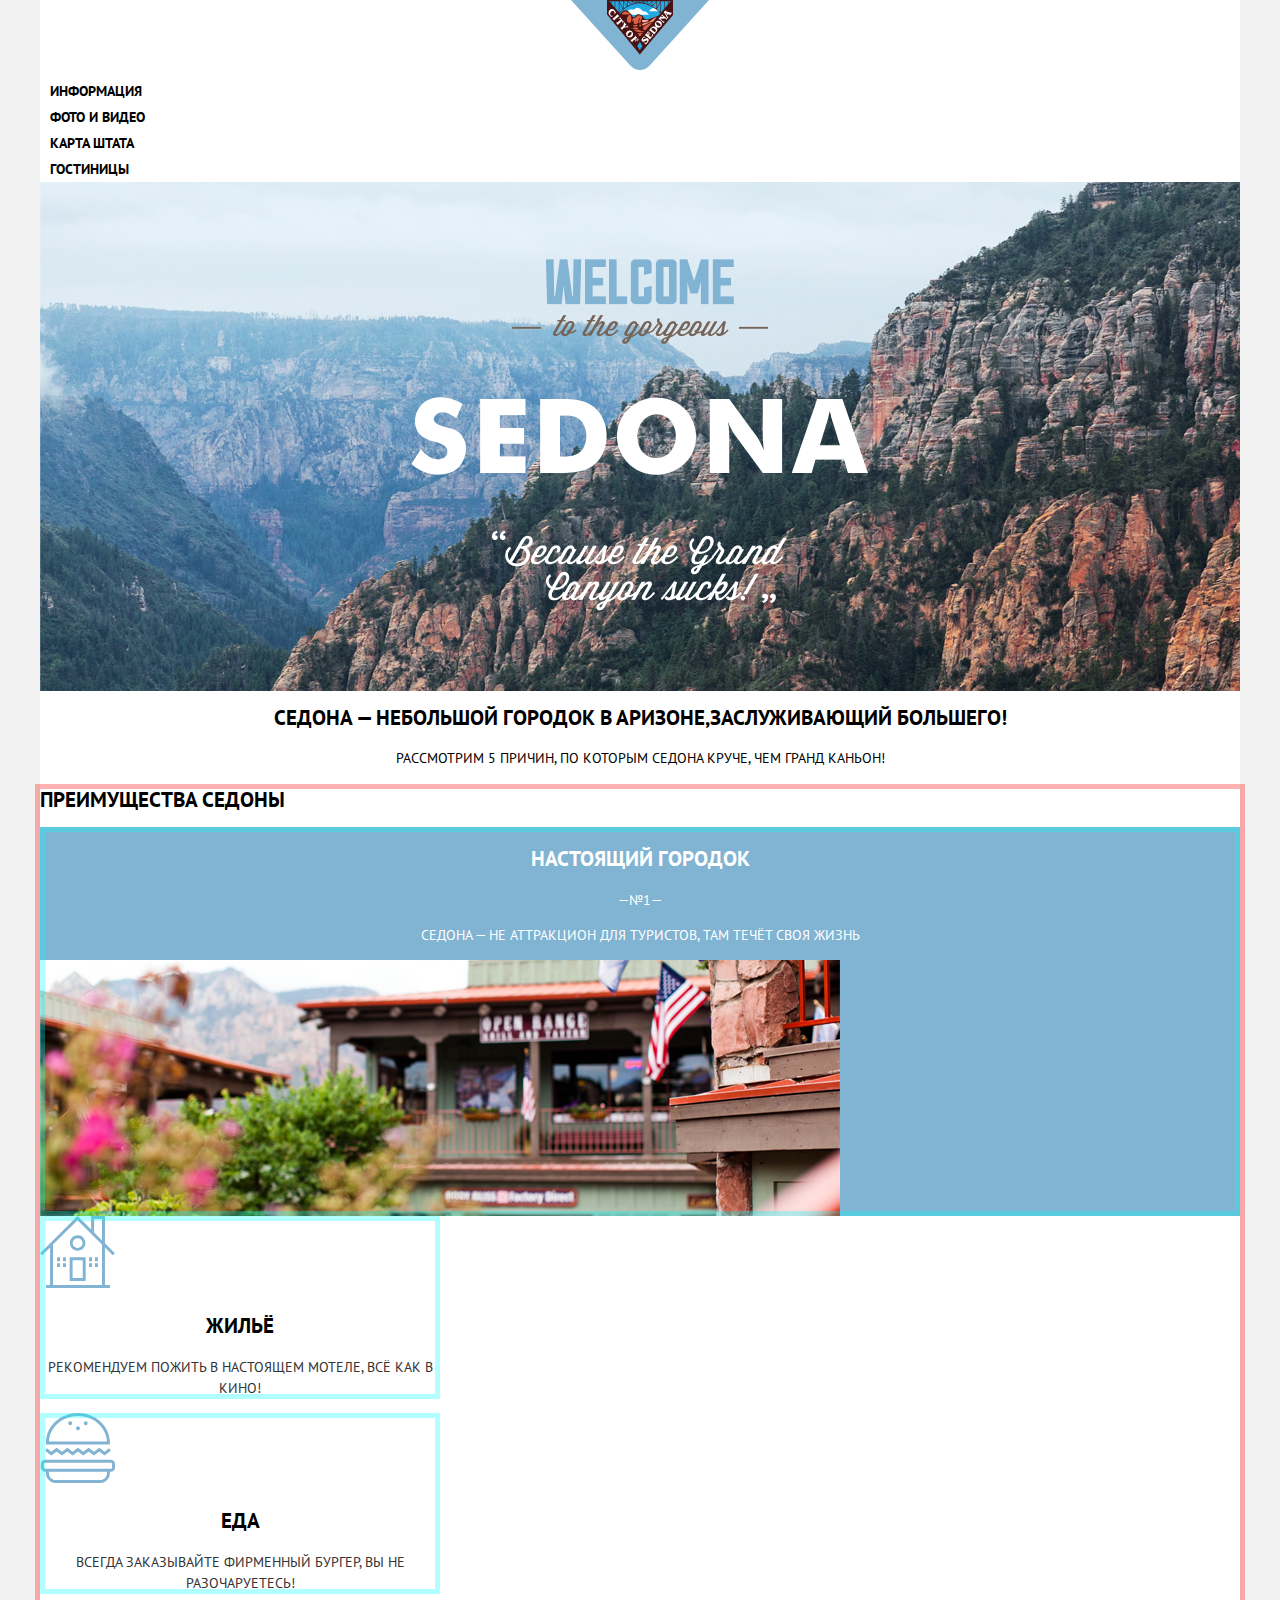
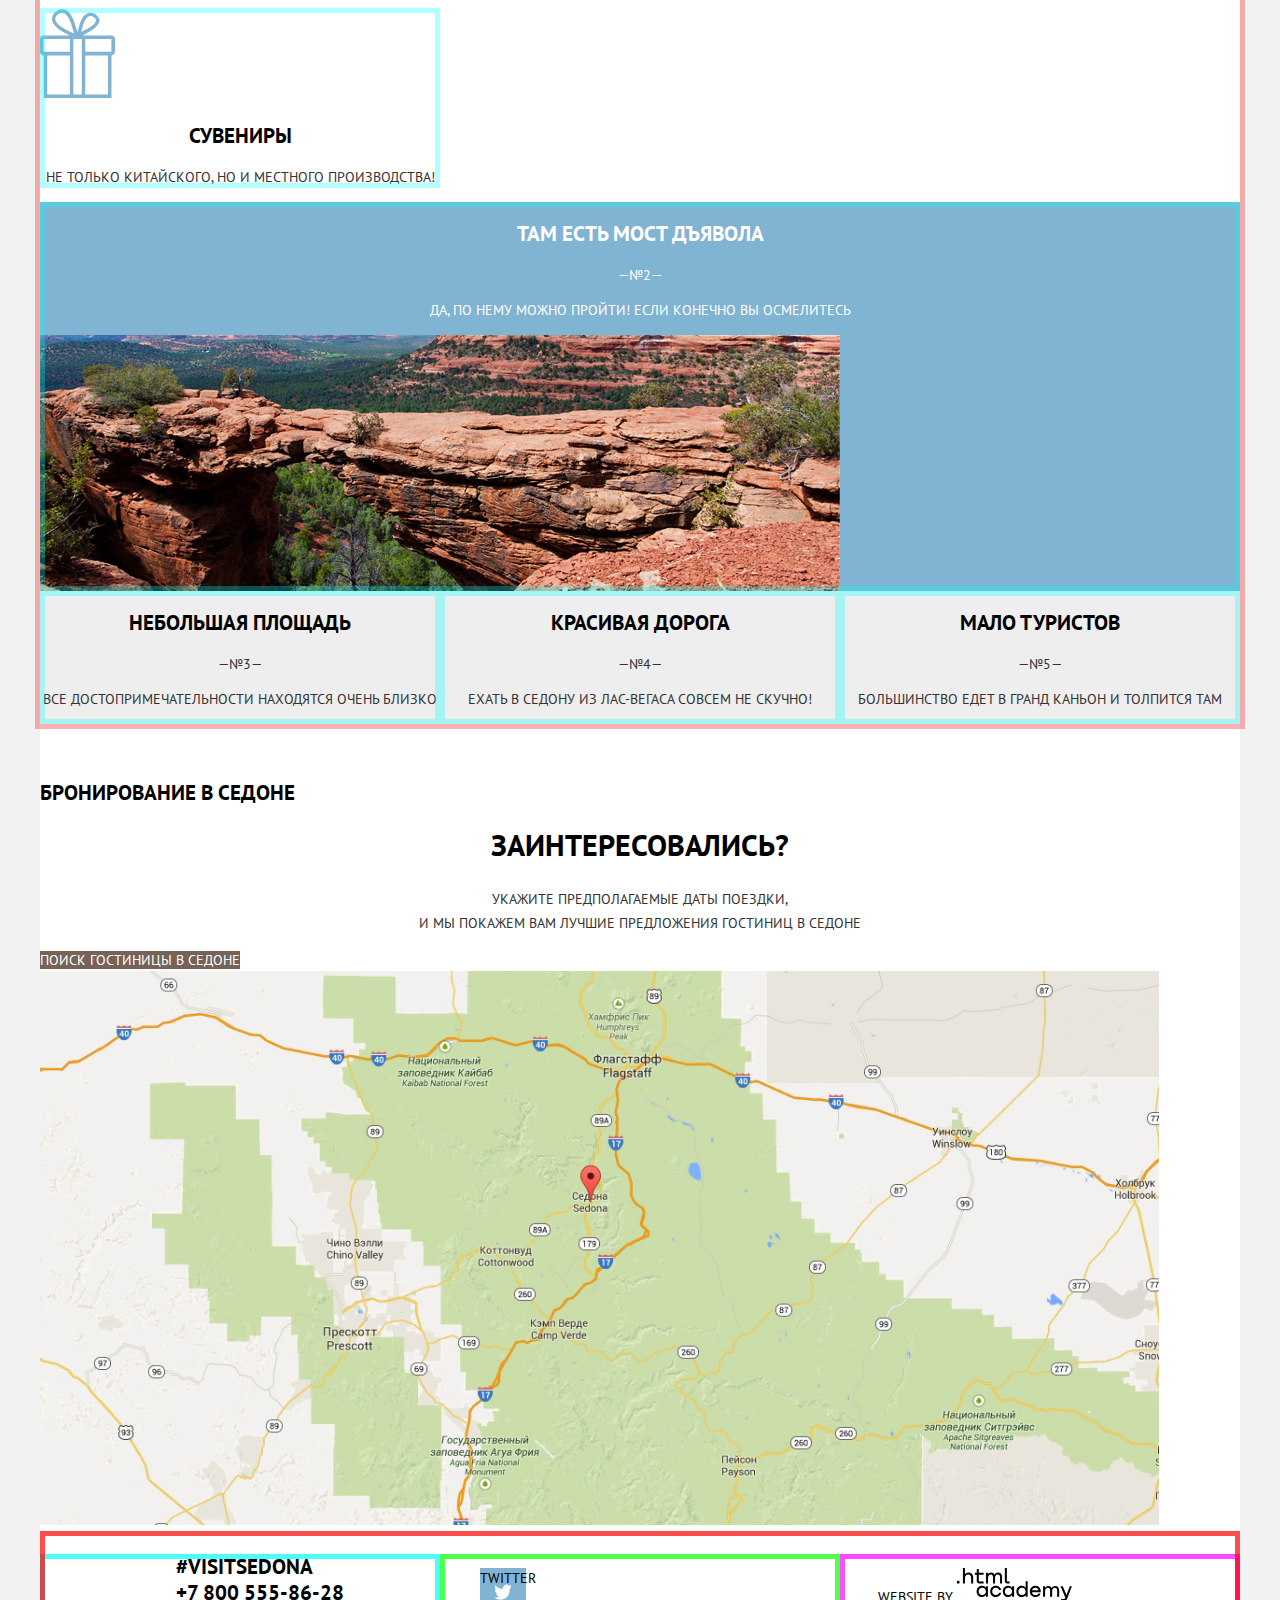
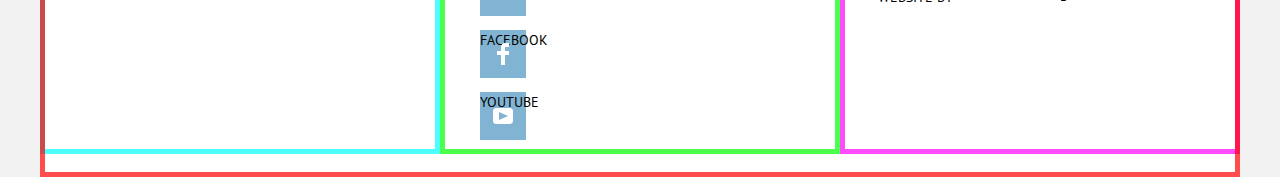
==== index.html @ b319c702 "Сверстала сетки на главной" ====
<!DOCTYPE html>
<html class="page" lang="ru">

<head>
  <meta charset="utf-8">
  <meta http-equiv="X-UA-Compatible" content="IE=edge">
  <meta name="viewport" content="width=device-width, initial-scale=1.0">
  <title>HTML Academy: Седона</title>
  <link rel="icon" href="/favicon.ico">
  <link rel="icon" href="/favicons/favicon.svg" type="image/svg+xml">
  <link rel="apple-touch-icon" href="/favicons/favicon.png">
  <link rel="manifest" href="manifest.webmanifest">
  <link rel="preconnect" href="https://fonts.gstatic.com">
  <link href="https://fonts.googleapis.com/css2?family=PT+Sans:wght@400;700&display=swap" rel="stylesheet">
  <link href="./css/normalize.css" rel="stylesheet">
  <link href="./css/style.css" rel="stylesheet">
</head>

<body class="page__body">
  <div class="main__container">
    <header class="main__header">
      <nav class="main__navigation">
        <a class="main__header-logo">
          <img src="./img/logo.svg" width="138" height="70" alt="логотип Седоны.">
        </a>
        <ul class="site__navigation">
          <li><a href="#">Информация</a></li>
          <li><a href="#">Фото и видео</a></li>
          <li><a href="#">Карта штата</a></li>
          <li><a href="hotels.html">Гостиницы</a></li>
        </ul>
      </nav>
    </header>

    <main class="container">

      <div class="welcome"></div>

      <section class="description">
        <h1>Седона — небольшой городок в Аризоне,заслуживающий большего!</h1>
        <P>Рассмотрим 5 причин, по которым Седона круче, чем гранд каньон!</p>
      </section>

      <section class="features">
        <h2>Преимущества Седоны</h2>
        <ul class="features__list">
          <li class="features__item-first">
            <h3>Настоящий городок</h3>
            <p>&mdash;№1&mdash;</p>
            <p>Седона — не аттракцион для туристов, там течёт своя жизнь</p>
            <img src="./img/images/reason_1.jpg" width="800" height="256" alt="первая причина посетить Седону.">
          </li>

          <ul class="reasons__list">
            <li class="reasons__item">
              <img src="./img/icons/house.svg" width="75" height="72" alt="дом.">
              <h3>Жильё</h3>
              <p>Рекомендуем пожить в настоящем мотеле, всё как в кино!</p>
            </li>
            <li class="reasons__item">
              <img src="./img/icons/food.svg" width="75" height="72" alt="еда.">
              <h3>Еда</h3>
              <p>Всегда заказывайте фирменный бургер, вы не разочаруетесь!</p>
            </li>
            <li class="reasons__item">
              <img src="./img/icons/gift.svg" width="75" height="72" alt="сувениры.">
              <h3>Сувениры</h3>
              <p>Не только китайского, но и местного производства!</p>
            </li>
          </ul>

          <li class="features__item-first">
            <h3>Там есть мост дъявола</h3>
            <p>&mdash;№2&mdash;</p>
            <p>Да, по нему можно пройти! Если конечно вы осмелитесь</p>
            <img src="./img/images/reason_2.jpg" width="800" height="256" alt="вторая причина посетить Седону.">
          </li>
          <li class="features__item-second">
            <h3>Небольшая площадь</h3>
            <p>&mdash;№3&mdash;</p>
            <p>все достопримечательности находятся очень близко</p>
          </li>
          <li class="features__item-second">
            <h3>Красивая дорога</h3>
            <p>&mdash;№4&mdash;</p>
            <p>ехать в седону из лас-вегаса совсем не скучно!</p>
          </li>
          <li class="features__item-second">
            <h3>мало туристов</h3>
            <p>&mdash;№5&mdash;</p>
            <p>большинство едет в гранд каньон и толпится там</p>
          </li>
        </ul>
      </section>

      <section class="booking">
        <h2>Бронирование в Седоне</h2>
        <h3>Заинтересовались?</h3>
        <p>Укажите предполагаемые даты поездки, <br>и мы покажем вам лучшие предложения гостиниц в седоне</p>
        <a class="button" href="blank.html">ПОИСК ГОСТИНИЦЫ В Cедоне</a>
      </section>

      <section class="map">
        <img src="./img/images/map.jpg" width="1119" height="594" alt="карта.">
      </section>

    </main>

    <footer class="main__footer">
      <div class="wrapper">
        <section class="footer__contacts">
          <!-- <h2>Контакты</h2> -->
          <a class="footer__hashtag" href="#">#visitSEDONA</a>
          <a class="footer__phone" href="tel:+78005558628">+7 800 555-86-28</a>
        </section>

        <section class="footer__social">
          <!-- <h2>Социальные сети</h2> -->
          <ul class="social__list">
            <li class="social__item social__item-tw">
              <a href="#"></a>
              <p>Twitter</p>
            </li>
            <li class="social__item social__item-fb">
              <a href="#"></a>
              <p>Facebook</p>
            </li>
            <li class="social__item social__item-yt">
              <a href="#"></a>
              <p>Youtube</p>
            </li>
          </ul>
        </section>

        <section class="footer__copyright">
          <!-- <h2>Сайт сделан</h2> -->
          <p>
            Website by
            <a class="button__copyright" href="https://htmlacademy.ru">
              <svg width="115" height="34" viewBox="0 0 115 34" fill="none" xmlns="http://www.w3.org/2000/svg">
                <g clip-path="url(#clip0)">
                  <path d="M0 12.8806V15.4567H2.45789V12.8806H0Z" fill="black" />
                  <path
                    d="M11.6466 4.52965C10.0863 4.52965 8.82534 5.23807 8.03454 6.26851H7.94905V0H5.91864V15.4566H7.94905V10.1541C7.94905 8.02886 9.27418 6.50466 11.2191 6.50466C13.0572 6.50466 14.1258 7.87859 14.1258 9.72478V15.4566H16.1563V9.35984C16.1563 6.41878 14.3396 4.52965 11.6466 4.52965Z"
                    fill="black" />
                  <path
                    d="M26.6171 4.83024H21.8082V1.07343H19.7778V4.83024H17.8542V6.80525H19.7778V12.7947C19.7778 14.5121 20.7396 15.4567 22.4708 15.4567H26.6171V13.4602H22.8769C22.193 13.4602 21.8082 13.0738 21.8082 12.4083V6.80525H26.6171V4.83024Z"
                    fill="black" />
                  <path
                    d="M41.1215 4.55109C39.497 4.55109 38.2576 5.34538 37.5736 6.61197H37.5095C36.8897 5.36686 35.7356 4.55109 34.154 4.55109C32.7434 4.55109 31.6746 5.30244 31.0336 6.35437H30.948V4.83017H29.0031V15.4566H31.0336V10.0038C31.0336 8.00736 32.0806 6.54758 33.6624 6.50464C35.1584 6.4617 36.0347 7.53508 36.0347 9.14513V15.4566H38.0652V9.83209C38.0652 7.44921 39.4758 6.50464 40.6941 6.50464C42.1688 6.50464 43.0452 7.53508 43.0452 9.14513V15.4566H45.0754V8.93047C45.0754 6.35437 43.6221 4.55109 41.1215 4.55109Z"
                    fill="black" />
                  <path
                    d="M47.8271 12.7088C47.8271 14.4476 48.8103 15.4566 50.6269 15.4566H52.6359V13.4816H50.9261C50.2422 13.4816 49.8574 13.0952 49.8574 12.4297V0H47.8271V12.7088Z"
                    fill="black" />
                  <path
                    d="M28.9048 19.7063H28.8192C28.027 18.6393 26.7425 17.8923 25.0295 17.871C21.882 17.8283 19.6338 20.1545 19.6338 23.4411C19.6338 26.749 21.9248 29.0753 25.008 29.0326C26.7637 29.0112 28.027 28.2216 28.8192 27.0904H28.9048V28.7337H30.9177V18.1698H28.9048V19.7063ZM25.3077 27.0692C23.081 27.0692 21.6679 25.4471 21.6679 23.4411C21.6679 21.435 23.081 19.8131 25.3077 19.8131C27.4703 19.8131 28.8836 21.435 28.8836 23.4411C28.8836 25.4259 27.4703 27.0692 25.3077 27.0692Z"
                    fill="black" />
                  <path
                    d="M44.2095 22.0111C43.717 19.6209 41.5973 17.8709 38.8139 17.8709C35.4524 17.8709 33.2042 20.3252 33.2042 23.441C33.2042 26.5568 35.4524 29.0325 38.8139 29.0325C41.5973 29.0325 43.717 27.2398 44.2095 24.8282H42.0898C41.6617 26.1727 40.3984 27.0903 38.8354 27.0903C36.6513 27.0903 35.2381 25.447 35.2381 23.441C35.2381 21.4349 36.6513 19.813 38.8354 19.813C40.4625 19.813 41.6617 20.7733 42.0898 22.0111H44.2095Z"
                    fill="black" />
                  <path
                    d="M55.0836 19.7063H54.998C54.2058 18.6393 52.921 17.8923 51.2081 17.871C48.0607 17.8283 45.8125 20.1545 45.8125 23.4411C45.8125 26.749 48.1036 29.0753 51.1866 29.0326C52.9425 29.0112 54.2058 28.2216 54.998 27.0904H55.0836V28.7337H57.0962V18.1698H55.0836V19.7063ZM51.4866 27.0692C49.2596 27.0692 47.8466 25.4471 47.8466 23.4411C47.8466 21.435 49.2596 19.8131 51.4866 19.8131C53.6491 19.8131 55.0622 21.435 55.0622 23.4411C55.0622 25.4259 53.6491 27.0692 51.4866 27.0692Z"
                    fill="black" />
                  <path
                    d="M68.6538 19.8129H68.5682C67.776 18.6818 66.4483 17.8922 64.7568 17.8709C61.6738 17.8282 59.3827 20.1544 59.3827 23.4623C59.3827 26.7489 61.6309 29.0752 64.7783 29.0325C66.4483 29.0111 67.776 28.2642 68.5468 27.1971H68.6538V28.7336H70.6665V13.3679H68.6538V19.8129ZM65.0568 27.0903C62.8298 27.0903 61.4168 25.4685 61.4168 23.4623C61.4168 21.4562 62.8298 19.8343 65.0568 19.8343C67.2193 19.8343 68.6324 21.4776 68.6324 23.4623C68.6324 25.4685 67.2193 27.0903 65.0568 27.0903Z"
                    fill="black" />
                  <path
                    d="M78.3297 17.8709C75.0752 17.8709 72.8483 20.3678 72.8483 23.4623C72.8483 26.4714 74.9467 29.0325 78.3724 29.0325C80.8561 29.0325 82.8475 27.688 83.5541 25.447H81.4342C80.9634 26.4502 79.8286 27.0903 78.4582 27.0903C76.5312 27.0903 75.1608 25.8099 75.0108 24.1666H83.7682C84.0464 20.6453 81.8412 17.8709 78.3297 17.8709ZM78.2868 19.813C79.9783 19.813 81.2416 20.8587 81.5627 22.3739H75.0538C75.3534 20.88 76.6168 19.813 78.2868 19.813Z"
                    fill="black" />
                  <path
                    d="M98.1985 17.8922C96.5713 17.8922 95.3295 18.6818 94.6443 19.9409H94.5799C93.9591 18.7031 92.8029 17.8922 91.2184 17.8922C89.8054 17.8922 88.7347 18.6391 88.0924 19.6848H88.0068V18.1696H86.0583V28.7335H88.0924V23.3128C88.0924 21.3281 89.1417 19.8769 90.7261 19.8342C92.2247 19.7915 93.1028 20.8586 93.1028 22.4592V28.7335H95.1368V23.1421C95.1368 20.7732 96.5499 19.8342 97.7703 19.8342C99.2477 19.8342 100.125 20.8586 100.125 22.4592V28.7335H102.16V22.2458C102.16 19.6848 100.704 17.8922 98.1985 17.8922Z"
                    fill="black" />
                  <path
                    d="M109.441 27.0477L105.801 18.1697H103.553L108.392 29.7368L108.371 29.7794C108.028 30.6544 107.643 30.9745 106.701 30.9745H104.196V33.0019H106.701C108.542 33.0019 109.527 32.1696 110.212 30.3769L114.88 18.1697H112.803L109.441 27.0477Z"
                    fill="black" />
                </g>
                <defs>
                  <clipPath id="clip0">
                    <rect width="115" height="33.0294" fill="white" />
                  </clipPath>
                </defs>
              </svg>
            </a>
          </p>
        </section>
      </div>
    </footer>
  </div>
</body>

</html>
---- css/style.css ----
:root {
   --basic-black: #000000;
   --basic-dark: #333333;
   --basic-white: #ffffff;
   --basic-background: #f2f2f2;
   --basic-grey: #888888;
   --grey-rating: #666666;
   --grey-background: #eeeeee;
   --grey-blocked: #6a6a6a;
   --grey-hover: #ebebeb;
   --grey-active: #bdbbbc;
   --basic-blue: #81b3d2;
   --blue-active: #5496bd;
   --blue-hover: #669ec0;
   --basic-brown: #766357;
   --brown-active: #503e33;
   --brown-hover: #604e43;
   --opacity-color: rgba(255, 255, 255, 0.3);

   --basic-light-grey: #a9a9a9;
}

.page__body {
   margin: 0;
   padding: 0;
   font-family: "PT Sans", Arial, sans-serif;
   font-size: 14px;
   line-height: 21px;
   font-weight: 400;
   color: var(--basic-black);
   text-transform: uppercase;
   background-color: var(--basic-background);
}

a {
   text-decoration: none;
}

img {
   max-width: 100%;
   height: auto;
}

.main__container,
.inner__container {
   width: 1200px;
   margin: 0 auto;
   background-color: var(--basic-white);
}

.site__navigation,
.features__list,
.reasons__list,
.social__list,
.filter__list,
.sorting__list,
.hotels__list {
   list-style: none;
}

/*grid*/

.page {
   height: 100%;
}

.main__container {
   min-height: 100%;
   display: grid;
   grid-template-rows: min-content 1fr min-content;
   align-items: start;
}

/*меню*/
.main__navigation {
   display: grid;
   font-size: 14px;
   line-height: 26px;
   font-weight: 700;
   background-color: transparent;
}

.main__header-logo {
   justify-self: center;
}

.site__navigation {
   margin: 0;
   padding: 0 10px;
}

.site__navigation a {
   color: var(--basic-black);
}

.site__navigation a:hover {
   color: var(--basic-blue);
}

.site__navigation a:focus {
   color: var(--basic-black);
   opacity: 0.3;
}

.site__navigation a:active {
   color: var(--basic-brown);
}

.site__navigation-current {
   color: var(--basic-brown);
}

/*welcome* будет flex*/
.welcome {
   height: 509px;
   background: url(../img/images/sedona.jpg) center center/cover no-repeat;
}

.description h1 {
   font-size: 21px;
   font-weight: 700;
   line-height: 26px;
   text-align: center;
}

.description p {
   font-size: 14px;
   line-height: 26px;
   text-align: center;
}

/* Features */
.features {
   outline: 5px solid rgba(255, 0, 0, 0.3);
   margin-bottom: 58px;
   min-height: 1098px;
}

.features__list,
.reasons__list {
   margin: 0;
   padding: 0;
}

.features__list {
   display: grid;
   grid-template-columns: 1fr 1fr 1fr;
}

.features h3 {
   font-weight: 700;
   font-size: 21px;
   line-height: 21px;
   text-align: center;
}

.features p {
   font-weight: 400;
   font-size: 14px;
   line-height: 21px;
   text-align: center;
}

.features__item-first {
   grid-column: 1/-1;
   background-color: var(--basic-blue);
   color: var(--basic-white);
   outline: 5px solid rgba(0, 255, 255, 0.3);
   outline-offset: -5px;
}

.features__item-first img {
   display: block;
}

.features__item-second {
   background-color: var(--grey-background);
   outline: 5px solid rgba(0, 255, 255, 0.3);
   outline-offset: -5px;
}

.reasons__item {
   outline: 5px solid rgba(0, 255, 255, 0.3);
   outline-offset: -5px;
}

.features__item-second p,
.reasons__item p {
   color: var(--basic-dark);
}

/* Бронирование Flex */
.booking h3 {
   font-weight: 700;
   font-size: 30px;
   line-height: 24px;
   text-align: center;
}

.booking p {
   font-weight: 400;
   font-size: 14px;
   line-height: 24px;
   text-align: center;
   color: var(--basic-dark);
}

.button {
   font: inherit;
   text-align: center;
   color: var(--basic-white);
   vertical-align: middle;
   text-transform: uppercase;
   background-color: var(--basic-brown);
   border: none;
}
.button:hover {
   background-color: var(--brown-hover);
}

.button:active {
   background-color: var(--brown-active);
   color: var(--opacity-color);
}
/* Footer */

.main__footer {
   outline: 5px solid rgba(255, 0, 0, 0.7);
   outline-offset: -5px;
   padding: 23px 0;
}

.main__footer .wrapper {
   display: grid;
   grid-template-columns: 1fr 1fr 1fr;
}

.footer__phone,
.footer__hashtag {
   color: inherit;
   margin-left: 136px;
}

.footer__contacts {
   outline: 5px solid rgba(0, 255, 255, 0.7);
   outline-offset: -5px;
   font-weight: 700;
   font-size: 21px;
   line-height: 26px;
}

.footer__contacts a:hover,
.footer__contacts a:focus {
   text-decoration: none;
}

.footer__social {
   outline: 5px solid rgba(0, 255, 0, 0.7);
   outline-offset: -5px;
}

.social__item {
   position: relative;
   width: 46px;
   height: 48px;
   background-color: var(--basic-blue);
}

.social__item::before {
   content: "";
   position: absolute;
   top: 50%;
   left: 50%;
   transform: translate(-50%, -50%);
   width: 17px;
   height: 17px;
   background: url("../img/icons/twitter.svg") center no-repeat;
}

.social__item-fb::before {
   content: "";
   position: absolute;
   top: 50%;
   left: 50%;
   transform: translate(-50%, -50%);
   width: 12px;
   height: 22px;
   background: url("../img/icons/facebook.svg") center no-repeat;
}

.social__item-yt::before {
   content: "";
   position: absolute;
   top: 50%;
   left: 50%;
   transform: translate(-50%, -50%);
   width: 20px;
   height: 16px;
   background: url("../img/icons/youtube.svg") center no-repeat;
}

.social__item:hover {
   background-color: var(--blue-hover);
}

.social__item:active {
   background-color: var(--blue-active);
}

.social__item:active::before {
   opacity: 0.3;
}

.footer__copyright {
   outline: 5px solid rgba(255, 0, 255, 0.7);
   outline-offset: -5px;
}

.button__copyright {
   margin-right: 131px;
}

.footer__copyright p {
   line-height: 26px;
   text-align: center;
}

.button__copyright:hover path {
   fill: var(--basic-blue);
}

.button__copyright:focus path {
   fill: var(--grey-active);
}

/* стили второй страницы */

.filter {
   width: 1200px;
   min-height: 217px;
   background: url(../img/images/background_filter.jpg) center center/cover no-repeat;
}

.filter__list {
   line-height: 21px;
}

/* .filter fieldset {
   border: 0 none;
} */

.filter__title {
   font-weight: 700;
   line-height: 21px;
   color: var(--basic-white);
}
.filter__option {
   color: var(--basic-white);
   font-size: 14px;
   font-weight: 400;
}
.filter__button {
   border: 2px solid var(--basic-white);
   background: transparent;
   border-radius: 2px;
}

.filter__button:hover {
   background-color: var(--basic-white);
   color: var(--basic--black);
}

/* Сортировка */
.sorting__results {
   font-weight: 700;
   font-size: 21px;
   line-height: 26px;
}
.sorting__text {
   font-weight: 400;
   font-size: 12px;
   line-height: 18px;
}
.sorting__link {
   color: var(--basic-black);
   opacity: 0.3;
   font-weight: 400;
   font-size: 12px;
   line-height: 18px;
   border-bottom: dotted;
}

.sorting__link:hover {
   color: var(--basic-blue);
   opacity: 1;
}

.sorting__link:focus {
   color: var(--basic-blue);
   opacity: 1;
   border-bottom: none;
}

.sorting__link:active {
   color: var(--basic-black);
   opacity: 1;
   border-bottom: none;
}

/* список отелей */
.hotels__title a {
   font-weight: 700;
   font-size: 21px;
   line-height: 26px;
   color: var(--basic-black);
}

.hotels__title a:hover {
   color: var(--basic-blue);
}

.hotels__title a:active,
.hotels__title a:focus {
   color: var(--basic-black);
   opacity: 0.3;
}

.hotels__type,
.hotels__price {
   color: var(--basic-dark);
   font-weight: 400;
   font-size: 14px;
   line-height: 21px;
}

.hotel__button {
   color: var(--basic-white);
   background-color: var(--basic-blue);
   font-weight: 700;
   font-size: 14px;
   line-height: 21px;
}

.hotel__button:hover {
   background-color: var(--blue-hover);
}

.hotel__button:active {
   background-color: var(--basic-blue);
   color: var(--opacity-color);
}

.button__book {
   font-weight: 700;
   font-size: 14px;
   line-height: 21px;
   vertical-align: baseline;
}

.hotels__rating {
   background-color: var(--basic-background);
   text-align: center;
   color: var(--grey-rating);
}
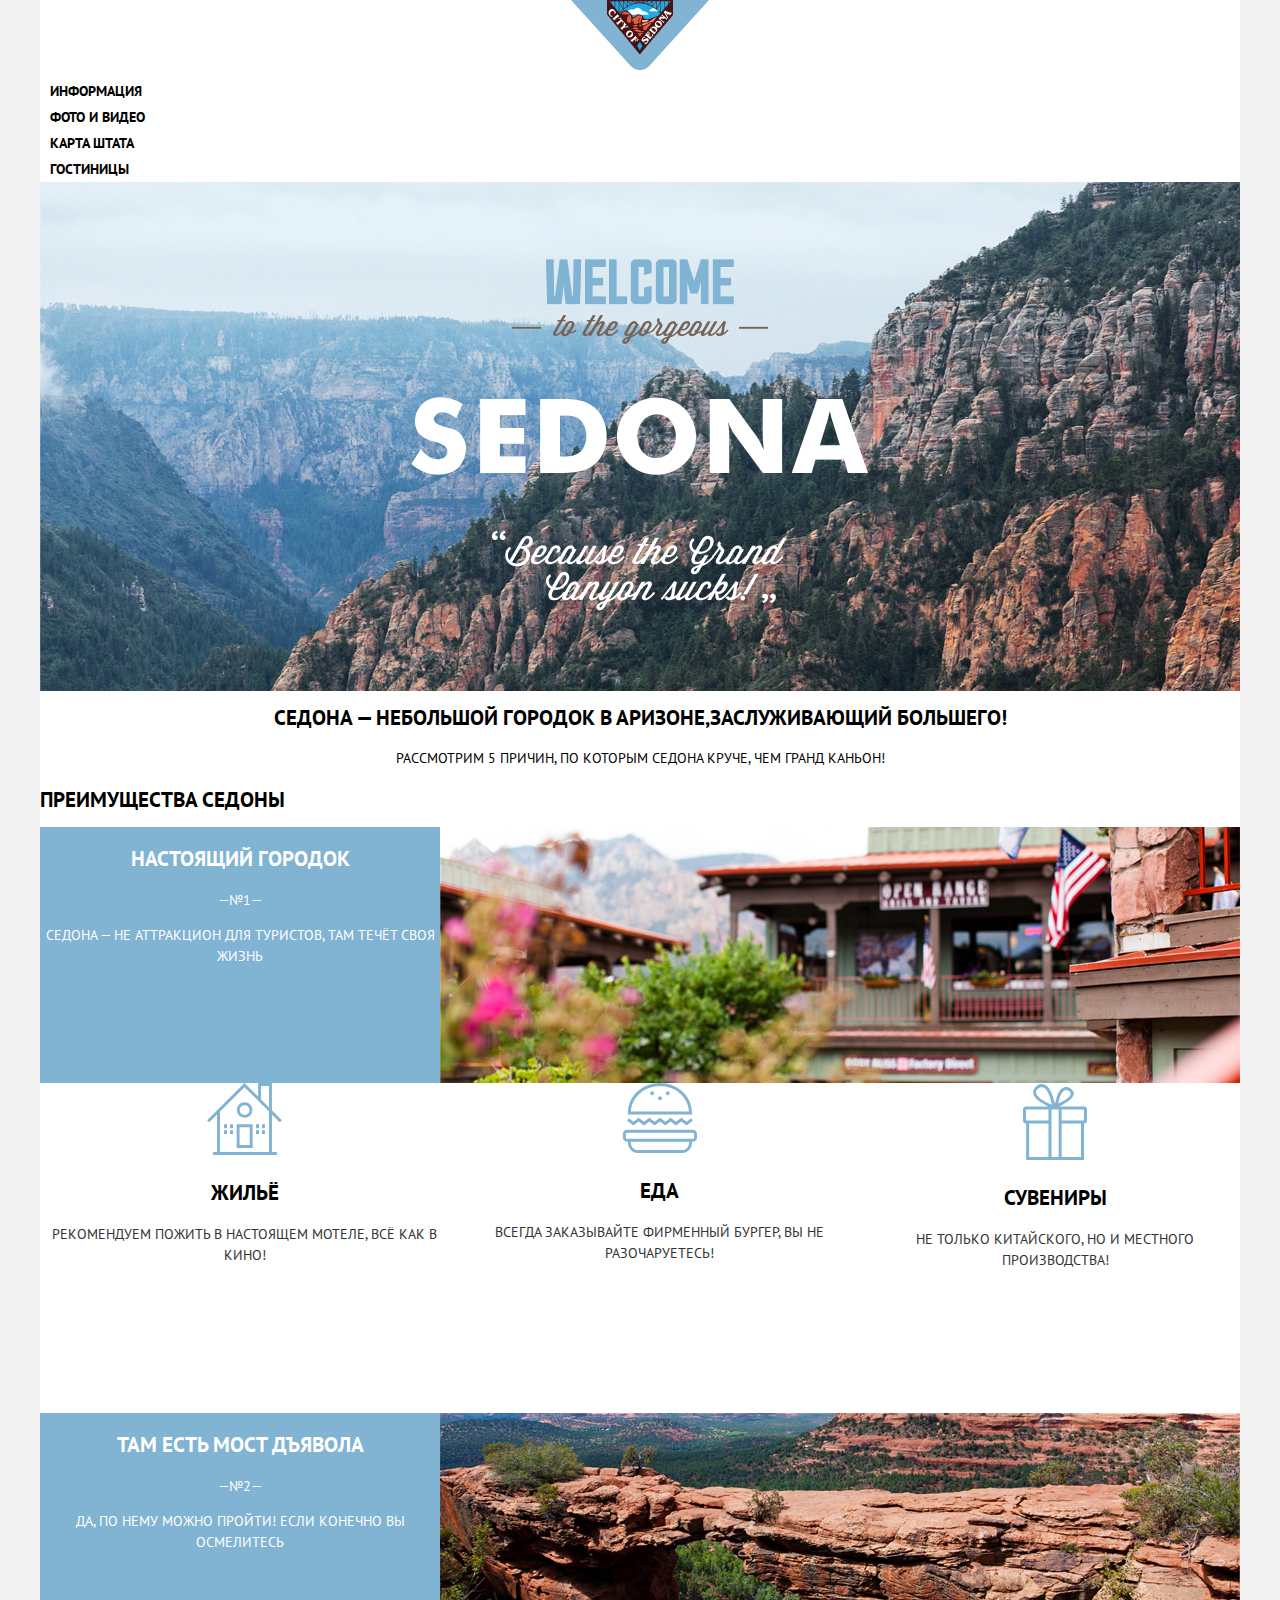
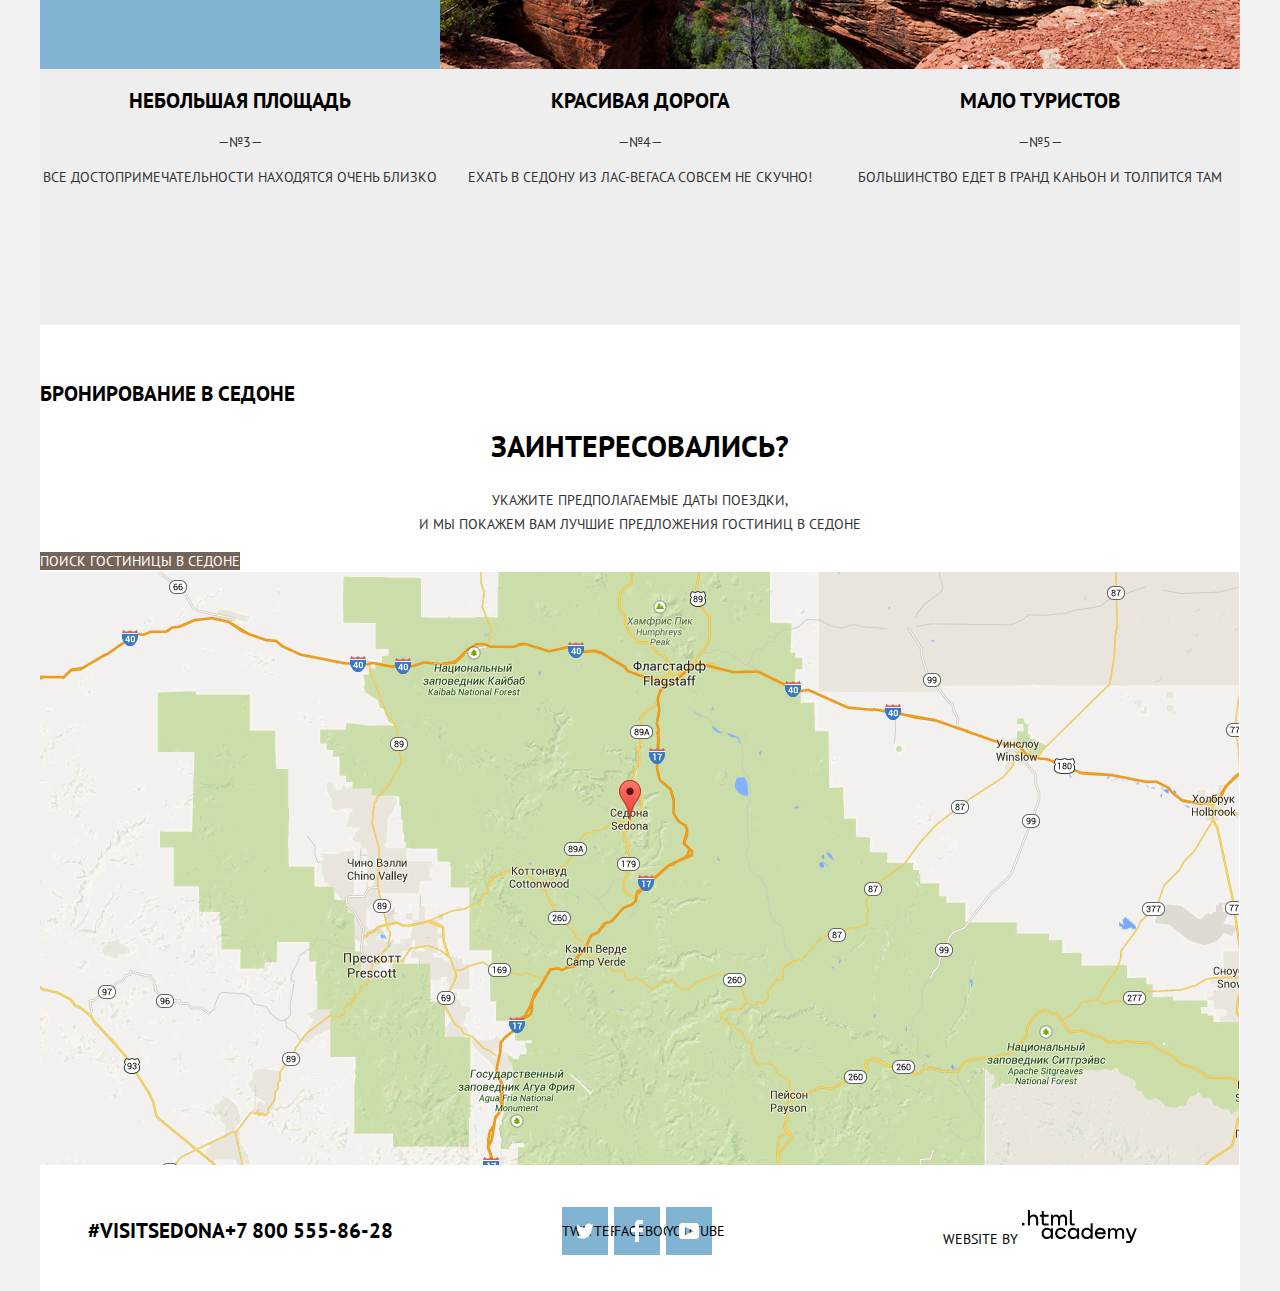
==== commit d82a0d81: "Сверстала сетку главной страницы" ====
--- a/index.html
+++ b/index.html
@@ -45,9 +45,11 @@
         <h2>Преимущества Седоны</h2>
         <ul class="features__list">
           <li class="features__item-first">
-            <h3>Настоящий городок</h3>
-            <p>&mdash;№1&mdash;</p>
-            <p>Седона — не аттракцион для туристов, там течёт своя жизнь</p>
+            <div>
+              <h3>Настоящий городок</h3>
+              <p>&mdash;№1&mdash;</p>
+              <p>Седона — не аттракцион для туристов, там течёт своя жизнь</p>
+            </div>
             <img src="./img/images/reason_1.jpg" width="800" height="256" alt="первая причина посетить Седону.">
           </li>
 
@@ -63,16 +65,18 @@
               <p>Всегда заказывайте фирменный бургер, вы не разочаруетесь!</p>
             </li>
             <li class="reasons__item">
-              <img src="./img/icons/gift.svg" width="75" height="72" alt="сувениры.">
+              <img src="./img/icons/gift.svg" width="64" height="72" alt="сувениры.">
               <h3>Сувениры</h3>
               <p>Не только китайского, но и местного производства!</p>
             </li>
           </ul>
 
           <li class="features__item-first">
-            <h3>Там есть мост дъявола</h3>
-            <p>&mdash;№2&mdash;</p>
-            <p>Да, по нему можно пройти! Если конечно вы осмелитесь</p>
+            <div>
+              <h3>Там есть мост дъявола</h3>
+              <p>&mdash;№2&mdash;</p>
+              <p>Да, по нему можно пройти! Если конечно вы осмелитесь</p>
+            </div>
             <img src="./img/images/reason_2.jpg" width="800" height="256" alt="вторая причина посетить Седону.">
           </li>
           <li class="features__item-second">
@@ -101,89 +105,89 @@
       </section>
 
       <section class="map">
-        <img src="./img/images/map.jpg" width="1119" height="594" alt="карта.">
+        <img src="./img/images/map.jpg" width="1199" height="600" alt="карта.">
       </section>
 
     </main>
 
     <footer class="main__footer">
-      <div class="wrapper">
-        <section class="footer__contacts">
-          <!-- <h2>Контакты</h2> -->
-          <a class="footer__hashtag" href="#">#visitSEDONA</a>
-          <a class="footer__phone" href="tel:+78005558628">+7 800 555-86-28</a>
-        </section>
+      <section class="footer__contacts footer__flex">
+        <!-- <h2>Контакты</h2> -->
+        <a class="footer__hashtag" href="#">#visitSEDONA</a>
+        <!-- <br> -->
+        <a class="footer__phone" href="tel:+78005558628">+7 800 555-86-28</a>
+      </section>
 
-        <section class="footer__social">
-          <!-- <h2>Социальные сети</h2> -->
-          <ul class="social__list">
-            <li class="social__item social__item-tw">
-              <a href="#"></a>
-              <p>Twitter</p>
-            </li>
-            <li class="social__item social__item-fb">
-              <a href="#"></a>
-              <p>Facebook</p>
-            </li>
-            <li class="social__item social__item-yt">
-              <a href="#"></a>
-              <p>Youtube</p>
-            </li>
-          </ul>
-        </section>
+      <section class="footer__social footer__flex">
+        <!-- <h2>Социальные сети</h2> -->
+        <ul class="social__list">
+          <li class="social__item social__item-tw">
+            <a href="#"></a>
+            <p>Twitter</p>
+          </li>
+          <li class="social__item social__item-fb">
+            <a href="#"></a>
+            <p>Facebook</p>
+          </li>
+          <li class="social__item social__item-yt">
+            <a href="#"></a>
+            <p>Youtube</p>
+          </li>
+        </ul>
+      </section>
 
-        <section class="footer__copyright">
-          <!-- <h2>Сайт сделан</h2> -->
-          <p>
-            Website by
-            <a class="button__copyright" href="https://htmlacademy.ru">
-              <svg width="115" height="34" viewBox="0 0 115 34" fill="none" xmlns="http://www.w3.org/2000/svg">
-                <g clip-path="url(#clip0)">
-                  <path d="M0 12.8806V15.4567H2.45789V12.8806H0Z" fill="black" />
-                  <path
-                    d="M11.6466 4.52965C10.0863 4.52965 8.82534 5.23807 8.03454 6.26851H7.94905V0H5.91864V15.4566H7.94905V10.1541C7.94905 8.02886 9.27418 6.50466 11.2191 6.50466C13.0572 6.50466 14.1258 7.87859 14.1258 9.72478V15.4566H16.1563V9.35984C16.1563 6.41878 14.3396 4.52965 11.6466 4.52965Z"
-                    fill="black" />
-                  <path
-                    d="M26.6171 4.83024H21.8082V1.07343H19.7778V4.83024H17.8542V6.80525H19.7778V12.7947C19.7778 14.5121 20.7396 15.4567 22.4708 15.4567H26.6171V13.4602H22.8769C22.193 13.4602 21.8082 13.0738 21.8082 12.4083V6.80525H26.6171V4.83024Z"
-                    fill="black" />
-                  <path
-                    d="M41.1215 4.55109C39.497 4.55109 38.2576 5.34538 37.5736 6.61197H37.5095C36.8897 5.36686 35.7356 4.55109 34.154 4.55109C32.7434 4.55109 31.6746 5.30244 31.0336 6.35437H30.948V4.83017H29.0031V15.4566H31.0336V10.0038C31.0336 8.00736 32.0806 6.54758 33.6624 6.50464C35.1584 6.4617 36.0347 7.53508 36.0347 9.14513V15.4566H38.0652V9.83209C38.0652 7.44921 39.4758 6.50464 40.6941 6.50464C42.1688 6.50464 43.0452 7.53508 43.0452 9.14513V15.4566H45.0754V8.93047C45.0754 6.35437 43.6221 4.55109 41.1215 4.55109Z"
-                    fill="black" />
-                  <path
-                    d="M47.8271 12.7088C47.8271 14.4476 48.8103 15.4566 50.6269 15.4566H52.6359V13.4816H50.9261C50.2422 13.4816 49.8574 13.0952 49.8574 12.4297V0H47.8271V12.7088Z"
-                    fill="black" />
-                  <path
-                    d="M28.9048 19.7063H28.8192C28.027 18.6393 26.7425 17.8923 25.0295 17.871C21.882 17.8283 19.6338 20.1545 19.6338 23.4411C19.6338 26.749 21.9248 29.0753 25.008 29.0326C26.7637 29.0112 28.027 28.2216 28.8192 27.0904H28.9048V28.7337H30.9177V18.1698H28.9048V19.7063ZM25.3077 27.0692C23.081 27.0692 21.6679 25.4471 21.6679 23.4411C21.6679 21.435 23.081 19.8131 25.3077 19.8131C27.4703 19.8131 28.8836 21.435 28.8836 23.4411C28.8836 25.4259 27.4703 27.0692 25.3077 27.0692Z"
-                    fill="black" />
-                  <path
-                    d="M44.2095 22.0111C43.717 19.6209 41.5973 17.8709 38.8139 17.8709C35.4524 17.8709 33.2042 20.3252 33.2042 23.441C33.2042 26.5568 35.4524 29.0325 38.8139 29.0325C41.5973 29.0325 43.717 27.2398 44.2095 24.8282H42.0898C41.6617 26.1727 40.3984 27.0903 38.8354 27.0903C36.6513 27.0903 35.2381 25.447 35.2381 23.441C35.2381 21.4349 36.6513 19.813 38.8354 19.813C40.4625 19.813 41.6617 20.7733 42.0898 22.0111H44.2095Z"
-                    fill="black" />
-                  <path
-                    d="M55.0836 19.7063H54.998C54.2058 18.6393 52.921 17.8923 51.2081 17.871C48.0607 17.8283 45.8125 20.1545 45.8125 23.4411C45.8125 26.749 48.1036 29.0753 51.1866 29.0326C52.9425 29.0112 54.2058 28.2216 54.998 27.0904H55.0836V28.7337H57.0962V18.1698H55.0836V19.7063ZM51.4866 27.0692C49.2596 27.0692 47.8466 25.4471 47.8466 23.4411C47.8466 21.435 49.2596 19.8131 51.4866 19.8131C53.6491 19.8131 55.0622 21.435 55.0622 23.4411C55.0622 25.4259 53.6491 27.0692 51.4866 27.0692Z"
-                    fill="black" />
-                  <path
-                    d="M68.6538 19.8129H68.5682C67.776 18.6818 66.4483 17.8922 64.7568 17.8709C61.6738 17.8282 59.3827 20.1544 59.3827 23.4623C59.3827 26.7489 61.6309 29.0752 64.7783 29.0325C66.4483 29.0111 67.776 28.2642 68.5468 27.1971H68.6538V28.7336H70.6665V13.3679H68.6538V19.8129ZM65.0568 27.0903C62.8298 27.0903 61.4168 25.4685 61.4168 23.4623C61.4168 21.4562 62.8298 19.8343 65.0568 19.8343C67.2193 19.8343 68.6324 21.4776 68.6324 23.4623C68.6324 25.4685 67.2193 27.0903 65.0568 27.0903Z"
-                    fill="black" />
-                  <path
-                    d="M78.3297 17.8709C75.0752 17.8709 72.8483 20.3678 72.8483 23.4623C72.8483 26.4714 74.9467 29.0325 78.3724 29.0325C80.8561 29.0325 82.8475 27.688 83.5541 25.447H81.4342C80.9634 26.4502 79.8286 27.0903 78.4582 27.0903C76.5312 27.0903 75.1608 25.8099 75.0108 24.1666H83.7682C84.0464 20.6453 81.8412 17.8709 78.3297 17.8709ZM78.2868 19.813C79.9783 19.813 81.2416 20.8587 81.5627 22.3739H75.0538C75.3534 20.88 76.6168 19.813 78.2868 19.813Z"
-                    fill="black" />
-                  <path
-                    d="M98.1985 17.8922C96.5713 17.8922 95.3295 18.6818 94.6443 19.9409H94.5799C93.9591 18.7031 92.8029 17.8922 91.2184 17.8922C89.8054 17.8922 88.7347 18.6391 88.0924 19.6848H88.0068V18.1696H86.0583V28.7335H88.0924V23.3128C88.0924 21.3281 89.1417 19.8769 90.7261 19.8342C92.2247 19.7915 93.1028 20.8586 93.1028 22.4592V28.7335H95.1368V23.1421C95.1368 20.7732 96.5499 19.8342 97.7703 19.8342C99.2477 19.8342 100.125 20.8586 100.125 22.4592V28.7335H102.16V22.2458C102.16 19.6848 100.704 17.8922 98.1985 17.8922Z"
-                    fill="black" />
-                  <path
-                    d="M109.441 27.0477L105.801 18.1697H103.553L108.392 29.7368L108.371 29.7794C108.028 30.6544 107.643 30.9745 106.701 30.9745H104.196V33.0019H106.701C108.542 33.0019 109.527 32.1696 110.212 30.3769L114.88 18.1697H112.803L109.441 27.0477Z"
-                    fill="black" />
-                </g>
-                <defs>
-                  <clipPath id="clip0">
-                    <rect width="115" height="33.0294" fill="white" />
-                  </clipPath>
-                </defs>
-              </svg>
-            </a>
-          </p>
-        </section>
-      </div>
+      <section class="footer__copyright footer__flex">
+        <!-- <h2>Сайт сделан</h2> -->
+        <p>
+          Website by
+          <a class="button__copyright" href="https://htmlacademy.ru">
+            <svg width="115" height="34" viewBox="0 0 115 34" fill="none" xmlns="http://www.w3.org/2000/svg">
+              <g clip-path="url(#clip0)">
+                <path d="M0 12.8806V15.4567H2.45789V12.8806H0Z" fill="black" />
+                <path
+                  d="M11.6466 4.52965C10.0863 4.52965 8.82534 5.23807 8.03454 6.26851H7.94905V0H5.91864V15.4566H7.94905V10.1541C7.94905 8.02886 9.27418 6.50466 11.2191 6.50466C13.0572 6.50466 14.1258 7.87859 14.1258 9.72478V15.4566H16.1563V9.35984C16.1563 6.41878 14.3396 4.52965 11.6466 4.52965Z"
+                  fill="black" />
+                <path
+                  d="M26.6171 4.83024H21.8082V1.07343H19.7778V4.83024H17.8542V6.80525H19.7778V12.7947C19.7778 14.5121 20.7396 15.4567 22.4708 15.4567H26.6171V13.4602H22.8769C22.193 13.4602 21.8082 13.0738 21.8082 12.4083V6.80525H26.6171V4.83024Z"
+                  fill="black" />
+                <path
+                  d="M41.1215 4.55109C39.497 4.55109 38.2576 5.34538 37.5736 6.61197H37.5095C36.8897 5.36686 35.7356 4.55109 34.154 4.55109C32.7434 4.55109 31.6746 5.30244 31.0336 6.35437H30.948V4.83017H29.0031V15.4566H31.0336V10.0038C31.0336 8.00736 32.0806 6.54758 33.6624 6.50464C35.1584 6.4617 36.0347 7.53508 36.0347 9.14513V15.4566H38.0652V9.83209C38.0652 7.44921 39.4758 6.50464 40.6941 6.50464C42.1688 6.50464 43.0452 7.53508 43.0452 9.14513V15.4566H45.0754V8.93047C45.0754 6.35437 43.6221 4.55109 41.1215 4.55109Z"
+                  fill="black" />
+                <path
+                  d="M47.8271 12.7088C47.8271 14.4476 48.8103 15.4566 50.6269 15.4566H52.6359V13.4816H50.9261C50.2422 13.4816 49.8574 13.0952 49.8574 12.4297V0H47.8271V12.7088Z"
+                  fill="black" />
+                <path
+                  d="M28.9048 19.7063H28.8192C28.027 18.6393 26.7425 17.8923 25.0295 17.871C21.882 17.8283 19.6338 20.1545 19.6338 23.4411C19.6338 26.749 21.9248 29.0753 25.008 29.0326C26.7637 29.0112 28.027 28.2216 28.8192 27.0904H28.9048V28.7337H30.9177V18.1698H28.9048V19.7063ZM25.3077 27.0692C23.081 27.0692 21.6679 25.4471 21.6679 23.4411C21.6679 21.435 23.081 19.8131 25.3077 19.8131C27.4703 19.8131 28.8836 21.435 28.8836 23.4411C28.8836 25.4259 27.4703 27.0692 25.3077 27.0692Z"
+                  fill="black" />
+                <path
+                  d="M44.2095 22.0111C43.717 19.6209 41.5973 17.8709 38.8139 17.8709C35.4524 17.8709 33.2042 20.3252 33.2042 23.441C33.2042 26.5568 35.4524 29.0325 38.8139 29.0325C41.5973 29.0325 43.717 27.2398 44.2095 24.8282H42.0898C41.6617 26.1727 40.3984 27.0903 38.8354 27.0903C36.6513 27.0903 35.2381 25.447 35.2381 23.441C35.2381 21.4349 36.6513 19.813 38.8354 19.813C40.4625 19.813 41.6617 20.7733 42.0898 22.0111H44.2095Z"
+                  fill="black" />
+                <path
+                  d="M55.0836 19.7063H54.998C54.2058 18.6393 52.921 17.8923 51.2081 17.871C48.0607 17.8283 45.8125 20.1545 45.8125 23.4411C45.8125 26.749 48.1036 29.0753 51.1866 29.0326C52.9425 29.0112 54.2058 28.2216 54.998 27.0904H55.0836V28.7337H57.0962V18.1698H55.0836V19.7063ZM51.4866 27.0692C49.2596 27.0692 47.8466 25.4471 47.8466 23.4411C47.8466 21.435 49.2596 19.8131 51.4866 19.8131C53.6491 19.8131 55.0622 21.435 55.0622 23.4411C55.0622 25.4259 53.6491 27.0692 51.4866 27.0692Z"
+                  fill="black" />
+                <path
+                  d="M68.6538 19.8129H68.5682C67.776 18.6818 66.4483 17.8922 64.7568 17.8709C61.6738 17.8282 59.3827 20.1544 59.3827 23.4623C59.3827 26.7489 61.6309 29.0752 64.7783 29.0325C66.4483 29.0111 67.776 28.2642 68.5468 27.1971H68.6538V28.7336H70.6665V13.3679H68.6538V19.8129ZM65.0568 27.0903C62.8298 27.0903 61.4168 25.4685 61.4168 23.4623C61.4168 21.4562 62.8298 19.8343 65.0568 19.8343C67.2193 19.8343 68.6324 21.4776 68.6324 23.4623C68.6324 25.4685 67.2193 27.0903 65.0568 27.0903Z"
+                  fill="black" />
+                <path
+                  d="M78.3297 17.8709C75.0752 17.8709 72.8483 20.3678 72.8483 23.4623C72.8483 26.4714 74.9467 29.0325 78.3724 29.0325C80.8561 29.0325 82.8475 27.688 83.5541 25.447H81.4342C80.9634 26.4502 79.8286 27.0903 78.4582 27.0903C76.5312 27.0903 75.1608 25.8099 75.0108 24.1666H83.7682C84.0464 20.6453 81.8412 17.8709 78.3297 17.8709ZM78.2868 19.813C79.9783 19.813 81.2416 20.8587 81.5627 22.3739H75.0538C75.3534 20.88 76.6168 19.813 78.2868 19.813Z"
+                  fill="black" />
+                <path
+                  d="M98.1985 17.8922C96.5713 17.8922 95.3295 18.6818 94.6443 19.9409H94.5799C93.9591 18.7031 92.8029 17.8922 91.2184 17.8922C89.8054 17.8922 88.7347 18.6391 88.0924 19.6848H88.0068V18.1696H86.0583V28.7335H88.0924V23.3128C88.0924 21.3281 89.1417 19.8769 90.7261 19.8342C92.2247 19.7915 93.1028 20.8586 93.1028 22.4592V28.7335H95.1368V23.1421C95.1368 20.7732 96.5499 19.8342 97.7703 19.8342C99.2477 19.8342 100.125 20.8586 100.125 22.4592V28.7335H102.16V22.2458C102.16 19.6848 100.704 17.8922 98.1985 17.8922Z"
+                  fill="black" />
+                <path
+                  d="M109.441 27.0477L105.801 18.1697H103.553L108.392 29.7368L108.371 29.7794C108.028 30.6544 107.643 30.9745 106.701 30.9745H104.196V33.0019H106.701C108.542 33.0019 109.527 32.1696 110.212 30.3769L114.88 18.1697H112.803L109.441 27.0477Z"
+                  fill="black" />
+              </g>
+              <defs>
+                <clipPath id="clip0">
+                  <rect width="115" height="33.0294" fill="white" />
+                </clipPath>
+              </defs>
+            </svg>
+          </a>
+        </p>
+      </section>
+
     </footer>
   </div>
 </body>
--- a/css/style.css
+++ b/css/style.css
@@ -131,7 +131,6 @@
 
 /* Features */
 .features {
-   outline: 5px solid rgba(255, 0, 0, 0.3);
    margin-bottom: 58px;
    min-height: 1098px;
 }
@@ -145,6 +144,7 @@
 .features__list {
    display: grid;
    grid-template-columns: 1fr 1fr 1fr;
+   grid-template-rows: 256px 330px 256px 256px;
 }
 
 .features h3 {
@@ -163,10 +163,9 @@
 
 .features__item-first {
    grid-column: 1/-1;
+   display: flex;
    background-color: var(--basic-blue);
    color: var(--basic-white);
-   outline: 5px solid rgba(0, 255, 255, 0.3);
-   outline-offset: -5px;
 }
 
 .features__item-first img {
@@ -175,13 +174,20 @@
 
 .features__item-second {
    background-color: var(--grey-background);
-   outline: 5px solid rgba(0, 255, 255, 0.3);
-   outline-offset: -5px;
+}
+
+.reasons__list {
+   grid-column: 1/-1;
+   display: flex;
+   justify-content: space-around;
 }
 
 .reasons__item {
-   outline: 5px solid rgba(0, 255, 255, 0.3);
-   outline-offset: -5px;
+   text-align: center;
+}
+
+.reasons__item img {
+   justify-self: center;
 }
 
 .features__item-second p,
@@ -225,28 +231,32 @@
 /* Footer */
 
 .main__footer {
-   outline: 5px solid rgba(255, 0, 0, 0.7);
-   outline-offset: -5px;
-   padding: 23px 0;
-}
-
-.main__footer .wrapper {
+   min-height: 120px;
    display: grid;
    grid-template-columns: 1fr 1fr 1fr;
+}
+
+.footer__flex {
+   display: flex;
+   flex-wrap: wrap;
+   justify-content: center;
+   align-items: center;
 }
 
 .footer__phone,
 .footer__hashtag {
    color: inherit;
-   margin-left: 136px;
 }
 
 .footer__contacts {
-   outline: 5px solid rgba(0, 255, 255, 0.7);
-   outline-offset: -5px;
    font-weight: 700;
    font-size: 21px;
    line-height: 26px;
+}
+
+.footer__hashtag {
+   margin: 0;
+   margin-left: 0;
 }
 
 .footer__contacts a:hover,
@@ -254,9 +264,13 @@
    text-decoration: none;
 }
 
-.footer__social {
-   outline: 5px solid rgba(0, 255, 0, 0.7);
-   outline-offset: -5px;
+.social__list {
+   display: flex;
+   flex-wrap: wrap;
+   justify-content: center;
+   align-content: center;
+   padding: 0;
+   margin: 0;
 }
 
 .social__item {
@@ -264,6 +278,7 @@
    width: 46px;
    height: 48px;
    background-color: var(--basic-blue);
+   margin-right: 6px;
 }
 
 .social__item::before {
@@ -301,6 +316,7 @@
 
 .social__item:hover {
    background-color: var(--blue-hover);
+   cursor: pointer;
 }
 
 .social__item:active {
@@ -311,13 +327,7 @@
    opacity: 0.3;
 }
 
-.footer__copyright {
-   outline: 5px solid rgba(255, 0, 255, 0.7);
-   outline-offset: -5px;
-}
-
 .button__copyright {
-   margin-right: 131px;
 }
 
 .footer__copyright p {
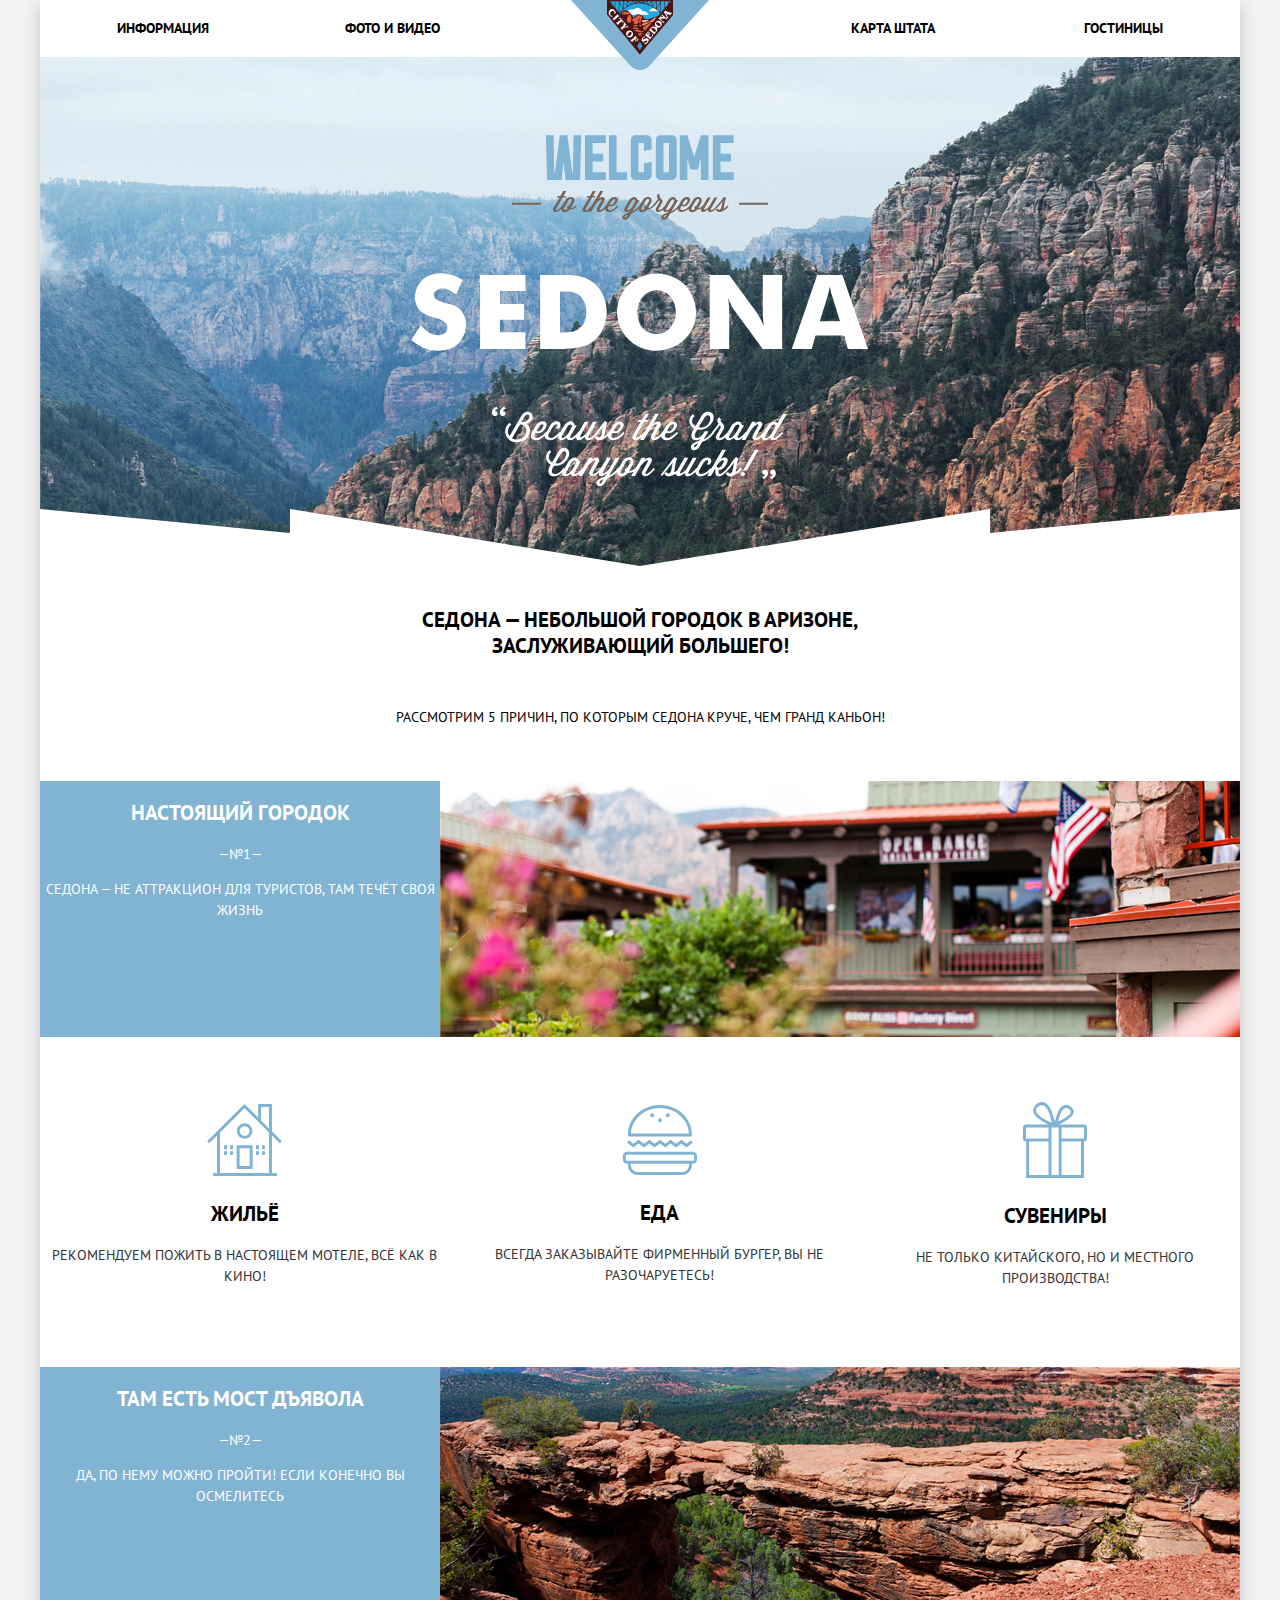
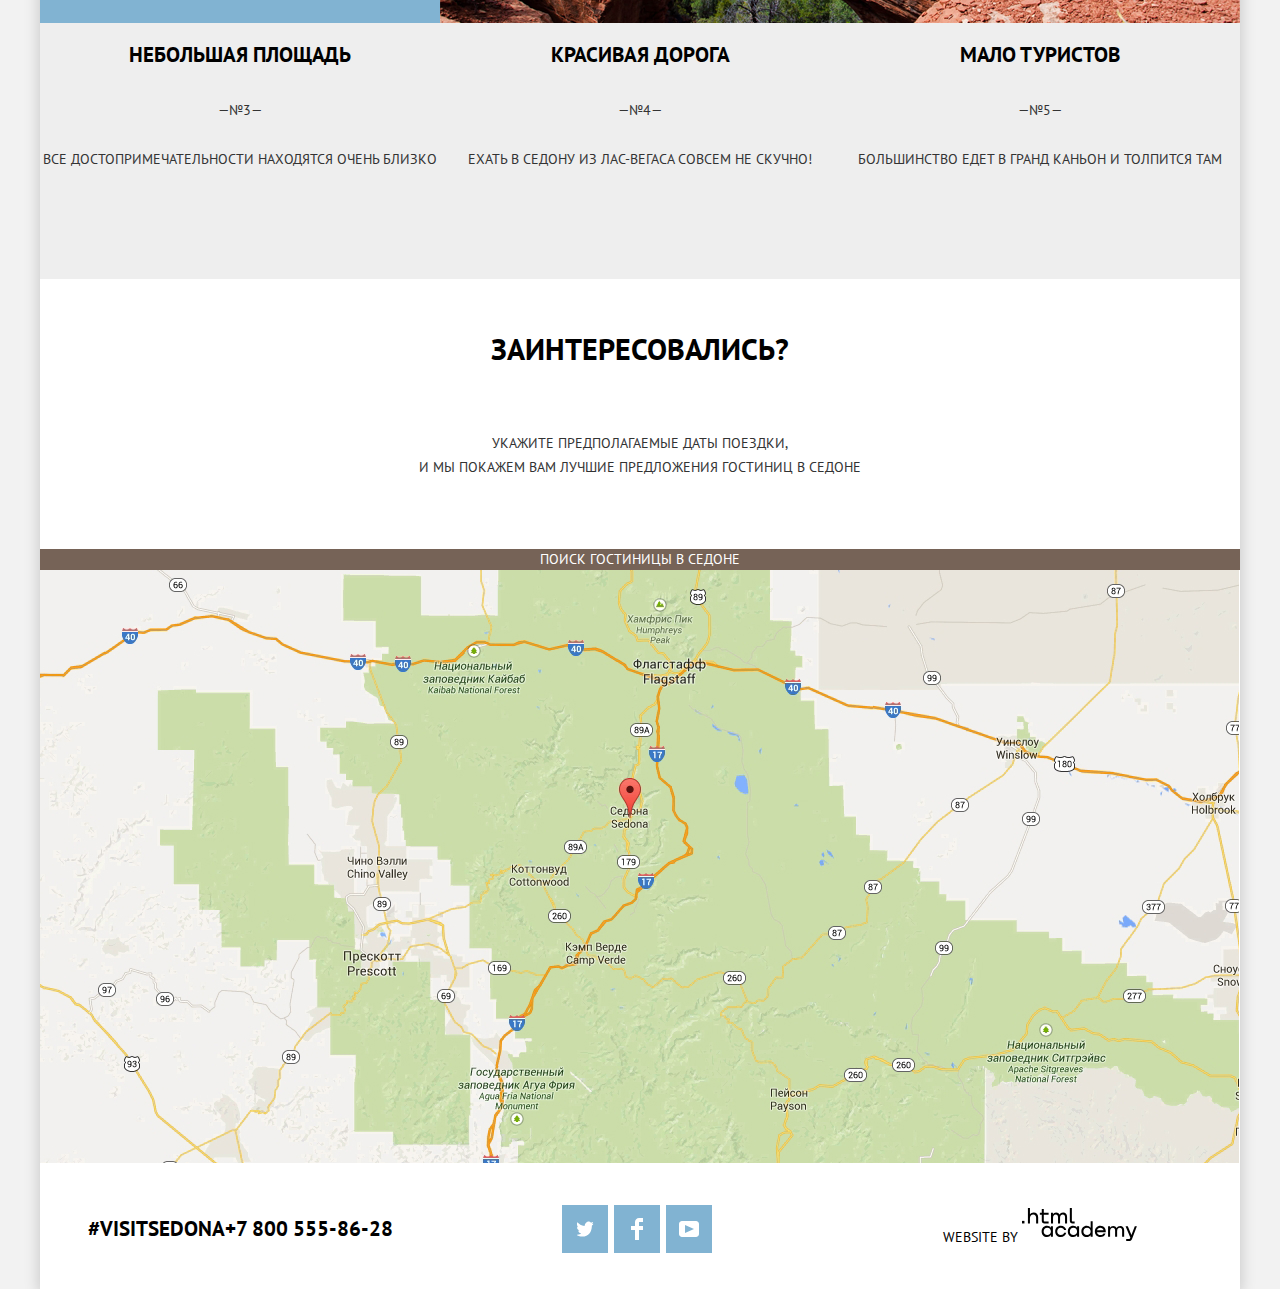
==== commit c994721d: "Сетка внутренней страницы" ====
--- a/index.html
+++ b/index.html
@@ -24,25 +24,24 @@
           <img src="./img/logo.svg" width="138" height="70" alt="логотип Седоны.">
         </a>
         <ul class="site__navigation">
-          <li><a href="#">Информация</a></li>
-          <li><a href="#">Фото и видео</a></li>
-          <li><a href="#">Карта штата</a></li>
-          <li><a href="hotels.html">Гостиницы</a></li>
+          <li class="site__navigation-item"><a href="#">Информация</a></li>
+          <li class="site__navigation-item"><a href="#">Фото и видео</a></li>
+          <li class="site__navigation-item"><a href="#">Карта штата</a></li>
+          <li class="site__navigation-item"><a href="hotels.html">Гостиницы</a></li>
         </ul>
       </nav>
     </header>
 
     <main class="container">
 
-      <div class="welcome"></div>
-
       <section class="description">
-        <h1>Седона — небольшой городок в Аризоне,заслуживающий большего!</h1>
+        <div class="welcome"></div>
+        <h1>Седона — небольшой городок в Аризоне, заслуживающий большего!</h1>
         <P>Рассмотрим 5 причин, по которым Седона круче, чем гранд каньон!</p>
       </section>
 
       <section class="features">
-        <h2>Преимущества Седоны</h2>
+        <h2 class="visually-hidden">Преимущества Седоны</h2>
         <ul class="features__list">
           <li class="features__item-first">
             <div>
@@ -53,23 +52,26 @@
             <img src="./img/images/reason_1.jpg" width="800" height="256" alt="первая причина посетить Седону.">
           </li>
 
-          <ul class="reasons__list">
-            <li class="reasons__item">
-              <img src="./img/icons/house.svg" width="75" height="72" alt="дом.">
-              <h3>Жильё</h3>
-              <p>Рекомендуем пожить в настоящем мотеле, всё как в кино!</p>
-            </li>
-            <li class="reasons__item">
-              <img src="./img/icons/food.svg" width="75" height="72" alt="еда.">
-              <h3>Еда</h3>
-              <p>Всегда заказывайте фирменный бургер, вы не разочаруетесь!</p>
-            </li>
-            <li class="reasons__item">
-              <img src="./img/icons/gift.svg" width="64" height="72" alt="сувениры.">
-              <h3>Сувениры</h3>
-              <p>Не только китайского, но и местного производства!</p>
-            </li>
-          </ul>
+          <li class="features__item">
+            <ul class="reasons__list">
+              <li class="reasons__item">
+                <img src="./img/icons/house.svg" width="75" height="72" alt="дом.">
+                <h3>Жильё</h3>
+                <p>Рекомендуем пожить в настоящем мотеле, всё как в кино!</p>
+              </li>
+              <li class="reasons__item">
+                <img src="./img/icons/food.svg" width="75" height="72" alt="еда.">
+                <h3>Еда</h3>
+                <p>Всегда заказывайте фирменный бургер, вы не разочаруетесь!</p>
+              </li>
+              <li class="reasons__item">
+                <img src="./img/icons/gift.svg" width="64" height="72" alt="сувениры.">
+                <h3>Сувениры</h3>
+                <p>Не только китайского, но и местного производства!</p>
+              </li>
+              
+            </ul>
+          </li>
 
           <li class="features__item-first">
             <div>
@@ -79,16 +81,19 @@
             </div>
             <img src="./img/images/reason_2.jpg" width="800" height="256" alt="вторая причина посетить Седону.">
           </li>
+
           <li class="features__item-second">
             <h3>Небольшая площадь</h3>
             <p>&mdash;№3&mdash;</p>
             <p>все достопримечательности находятся очень близко</p>
           </li>
+
           <li class="features__item-second">
             <h3>Красивая дорога</h3>
             <p>&mdash;№4&mdash;</p>
             <p>ехать в седону из лас-вегаса совсем не скучно!</p>
           </li>
+
           <li class="features__item-second">
             <h3>мало туристов</h3>
             <p>&mdash;№5&mdash;</p>
@@ -98,13 +103,14 @@
       </section>
 
       <section class="booking">
-        <h2>Бронирование в Седоне</h2>
+        <h2 class="visually-hidden">Бронирование в Седоне</h2>
         <h3>Заинтересовались?</h3>
         <p>Укажите предполагаемые даты поездки, <br>и мы покажем вам лучшие предложения гостиниц в седоне</p>
         <a class="button" href="blank.html">ПОИСК ГОСТИНИЦЫ В Cедоне</a>
       </section>
 
       <section class="map">
+        <h2 class="visually-hidden">Карта Седоны</h2>
         <img src="./img/images/map.jpg" width="1199" height="600" alt="карта.">
       </section>
 
@@ -112,32 +118,32 @@
 
     <footer class="main__footer">
       <section class="footer__contacts footer__flex">
-        <!-- <h2>Контакты</h2> -->
+        <h2 class="visually-hidden">Контакты</h2>
         <a class="footer__hashtag" href="#">#visitSEDONA</a>
         <!-- <br> -->
         <a class="footer__phone" href="tel:+78005558628">+7 800 555-86-28</a>
       </section>
 
       <section class="footer__social footer__flex">
-        <!-- <h2>Социальные сети</h2> -->
+        <h2 class="visually-hidden">Социальные сети</h2>
         <ul class="social__list">
           <li class="social__item social__item-tw">
             <a href="#"></a>
-            <p>Twitter</p>
+            <p class="visually-hidden">Twitter</p>
           </li>
           <li class="social__item social__item-fb">
             <a href="#"></a>
-            <p>Facebook</p>
+            <p class="visually-hidden">Facebook</p>
           </li>
           <li class="social__item social__item-yt">
             <a href="#"></a>
-            <p>Youtube</p>
+            <p class="visually-hidden">Youtube</p>
           </li>
         </ul>
       </section>
 
       <section class="footer__copyright footer__flex">
-        <!-- <h2>Сайт сделан</h2> -->
+        <h2 class="visually-hidden">Сайт сделан</h2>
         <p>
           Website by
           <a class="button__copyright" href="https://htmlacademy.ru">
--- a/css/style.css
+++ b/css/style.css
@@ -16,6 +16,8 @@
    --brown-active: #503e33;
    --brown-hover: #604e43;
    --opacity-color: rgba(255, 255, 255, 0.3);
+   --toggle-color: #ababab;
+   --toggle-shadow: rgba(171, 171, 171, 0.3);
 
    --basic-light-grey: #a9a9a9;
 }
@@ -30,6 +32,19 @@
    color: var(--basic-black);
    text-transform: uppercase;
    background-color: var(--basic-background);
+}
+
+.visually-hidden {
+   position: absolute;
+   width: 1px;
+   height: 1px;
+   margin: -1px;
+   border: 0;
+   padding: 0;
+   white-space: nowrap;
+   clip-path: inset(100%);
+   clip: rect(0 0 0 0);
+   overflow: hidden;
 }
 
 a {
@@ -46,6 +61,7 @@
    width: 1200px;
    margin: 0 auto;
    background-color: var(--basic-white);
+   box-shadow: 0px 5px 15px rgba(0, 1, 1, 0.2);
 }
 
 .site__navigation,
@@ -73,23 +89,56 @@
 
 /*меню*/
 .main__navigation {
-   display: grid;
-   font-size: 14px;
+   display: flex;
+   flex: wrap;
+   min-height: 56px;
    line-height: 26px;
    font-weight: 700;
    background-color: transparent;
+   position: relative;
 }
 
 .main__header-logo {
-   justify-self: center;
+   position: absolute;
+   width: 138px;
+   left: 531px;
 }
 
 .site__navigation {
-   margin: 0;
-   padding: 0 10px;
+   display: flex;
+   flex-wrap: wrap;
+   min-height: inherit;
+   margin: 0;
+   padding: 0;
+   align-items: center;
+}
+
+.site__navigation-item {
+   width: 300px;
+}
+
+.site__navigation li:nth-child(1),
+.site__navigation li:nth-child(2) {
+   text-align: left;
+}
+
+.site__navigation li:nth-child(3),
+.site__navigation li:nth-child(4) {
+   text-align: right;
+}
+
+.site__navigation-item:first-child a {
+   margin-left: 72px;
+}
+
+.site__navigation-item:last-child a {
+   margin-right: 72px;
 }
 
 .site__navigation a {
+   display: inline-block;
+   vertical-align: middle;
+   padding: 15px 5px;
    color: var(--basic-black);
 }
 
@@ -106,14 +155,25 @@
    color: var(--basic-brown);
 }
 
-.site__navigation-current {
+.site__navigation a.current {
    color: var(--basic-brown);
 }
 
-/*welcome* будет flex*/
+/*Блок Welcome с картинкой*/
+.description {
+   min-height: 725px;
+   display: flex;
+   flex-direction: column;
+   justify-content: space-between;
+}
+
 .welcome {
-   height: 509px;
-   background: url(../img/images/sedona.jpg) center center/cover no-repeat;
+   height: 510px;
+   background-image: url(../img/images/welcome_sedona.svg), url(../img/images/polygon.svg),
+      url(../img/images/sedona.jpg);
+   background-repeat: no-repeat;
+   background-position: center, bottom, center;
+   margin-bottom: 10px;
 }
 
 .description h1 {
@@ -121,30 +181,28 @@
    font-weight: 700;
    line-height: 26px;
    text-align: center;
+   margin-left: 365px;
+   margin-right: 365px;
 }
 
 .description p {
    font-size: 14px;
    line-height: 26px;
    text-align: center;
-}
-
-/* Features */
+   margin-bottom: 51px;
+}
+
+/* Блок с преимуществами */
 .features {
+   min-height: 1098px;
    margin-bottom: 58px;
-   min-height: 1098px;
-}
-
-.features__list,
-.reasons__list {
-   margin: 0;
-   padding: 0;
 }
 
 .features__list {
    display: grid;
    grid-template-columns: 1fr 1fr 1fr;
-   grid-template-rows: 256px 330px 256px 256px;
+   margin: 0;
+   padding: 0;
 }
 
 .features h3 {
@@ -164,6 +222,7 @@
 .features__item-first {
    grid-column: 1/-1;
    display: flex;
+   min-height: 256px;
    background-color: var(--basic-blue);
    color: var(--basic-white);
 }
@@ -176,18 +235,27 @@
    background-color: var(--grey-background);
 }
 
+.features__item {
+   grid-column: 1/-1;
+}
+
 .reasons__list {
-   grid-column: 1/-1;
-   display: flex;
-   justify-content: space-around;
+   display: flex;
+   min-height: 330px;
+   justify-content: center;
+   align-items: center;
+   margin: 0;
+   padding: 0;
 }
 
 .reasons__item {
    text-align: center;
 }
 
-.reasons__item img {
-   justify-self: center;
+.features__item-second {
+   display: flex;
+   flex-direction: column;
+   min-height: 256px;
 }
 
 .features__item-second p,
@@ -196,11 +264,20 @@
 }
 
 /* Бронирование Flex */
+.booking {
+   min-height: 233px;
+   display: flex;
+   flex-direction: column;
+   justify-content: space-between;
+}
+
 .booking h3 {
    font-weight: 700;
    font-size: 30px;
    line-height: 24px;
    text-align: center;
+   padding: 0;
+   margin: 0;
 }
 
 .booking p {
@@ -343,21 +420,25 @@
    fill: var(--grey-active);
 }
 
-/* стили второй страницы */
+/* стили hotels.html */
+/*фильтр*/
 
 .filter {
-   width: 1200px;
    min-height: 217px;
    background: url(../img/images/background_filter.jpg) center center/cover no-repeat;
 }
 
+.filter__form {
+   display: grid;
+}
+
+.filter__price {
+   grid-column: 4/5;
+}
+
 .filter__list {
    line-height: 21px;
 }
-
-/* .filter fieldset {
-   border: 0 none;
-} */
 
 .filter__title {
    font-weight: 700;
@@ -369,10 +450,107 @@
    font-size: 14px;
    font-weight: 400;
 }
+
+/*сложный фильтр*/
+.filter__price {
+   width: 317px;
+   margin: 0;
+   padding: 0;
+   border: none;
+}
+
+.range__prices {
+   position: relative;
+   height: 36px;
+   margin-top: 11px;
+   margin-bottom: 20px;
+   font-size: 0;
+   border: 2px solid var(--basic-white);
+   border-radius: 2px;
+}
+
+.range__prices::after {
+   content: "";
+   position: absolute;
+   top: 15%;
+   left: 50%;
+   width: 2px;
+   height: 22px;
+   background: var(--basic-white);
+}
+
+.range__prices label {
+   display: inline-block;
+   margin-top: 6px;
+   color: var(--basic-white);
+   font-size: 14px;
+   line-height: 21px;
+   cursor: pointer;
+}
+
+.range__prices input {
+   width: 50px;
+   margin: 0;
+   color: inherit;
+   font: inherit;
+   background: none;
+   border: none;
+   line-height: 1;
+}
+
+.range__prices .min-price {
+   width: 90px;
+   padding-left: 65px;
+}
+
+.range__prices .max-price {
+   width: 90px;
+   padding-left: 57px;
+}
+
+.range__controls {
+   position: relative;
+   margin-bottom: 33px;
+}
+
+.range__controls .scale {
+   height: 2px;
+   background: var(--opacity-color);
+   margin-top: 20px;
+}
+
+.range__controls .bar {
+   width: 79%;
+   height: 2px;
+   background: var(--basic-white);
+}
+
+.range__controls .toggle {
+   position: absolute;
+   top: -10px;
+   left: 0;
+   width: 4px;
+   height: 4px;
+   padding: 0;
+   border: 8px solid var(--basic-white);
+   background-color: var(--toggle-color);
+   border-radius: 50%;
+   box-shadow: 0 2px 1px 0 var(--toggle-shadow);
+   cursor: pointer;
+}
+
+.range__controls .toggle-max {
+   left: 235px;
+}
+
 .filter__button {
+   display: block;
+   margin: 0 auto;
+   padding: 7px 35px 8px 36px;
    border: 2px solid var(--basic-white);
    background: transparent;
    border-radius: 2px;
+   cursor: pointer;
 }
 
 .filter__button:hover {
@@ -381,6 +559,11 @@
 }
 
 /* Сортировка */
+.sorting {
+   min-height: 86px;
+   display: flex;
+}
+
 .sorting__results {
    font-weight: 700;
    font-size: 21px;
@@ -391,6 +574,11 @@
    font-size: 12px;
    line-height: 18px;
 }
+
+.sorting__list {
+   display: flex;
+}
+
 .sorting__link {
    color: var(--basic-black);
    opacity: 0.3;
@@ -418,6 +606,30 @@
 }
 
 /* список отелей */
+.hotels {
+   min-height: 454px;
+}
+
+.hotels__item {
+   display: grid;
+   grid-template-columns: repeat(8, 1fr);
+}
+
+.hotels__img {
+   width: 135px;
+   height: 90px;
+}
+
+.hotels__descr {
+   grid-column: 2 / 4;
+   display: flex;
+   flex-direction: column;
+}
+
+.hotels__rating {
+   grid-column: -1;
+}
+
 .hotels__title a {
    font-weight: 700;
    font-size: 21px;
@@ -467,7 +679,7 @@
    vertical-align: baseline;
 }
 
-.hotels__rating {
+.hotels__score {
    background-color: var(--basic-background);
    text-align: center;
    color: var(--grey-rating);
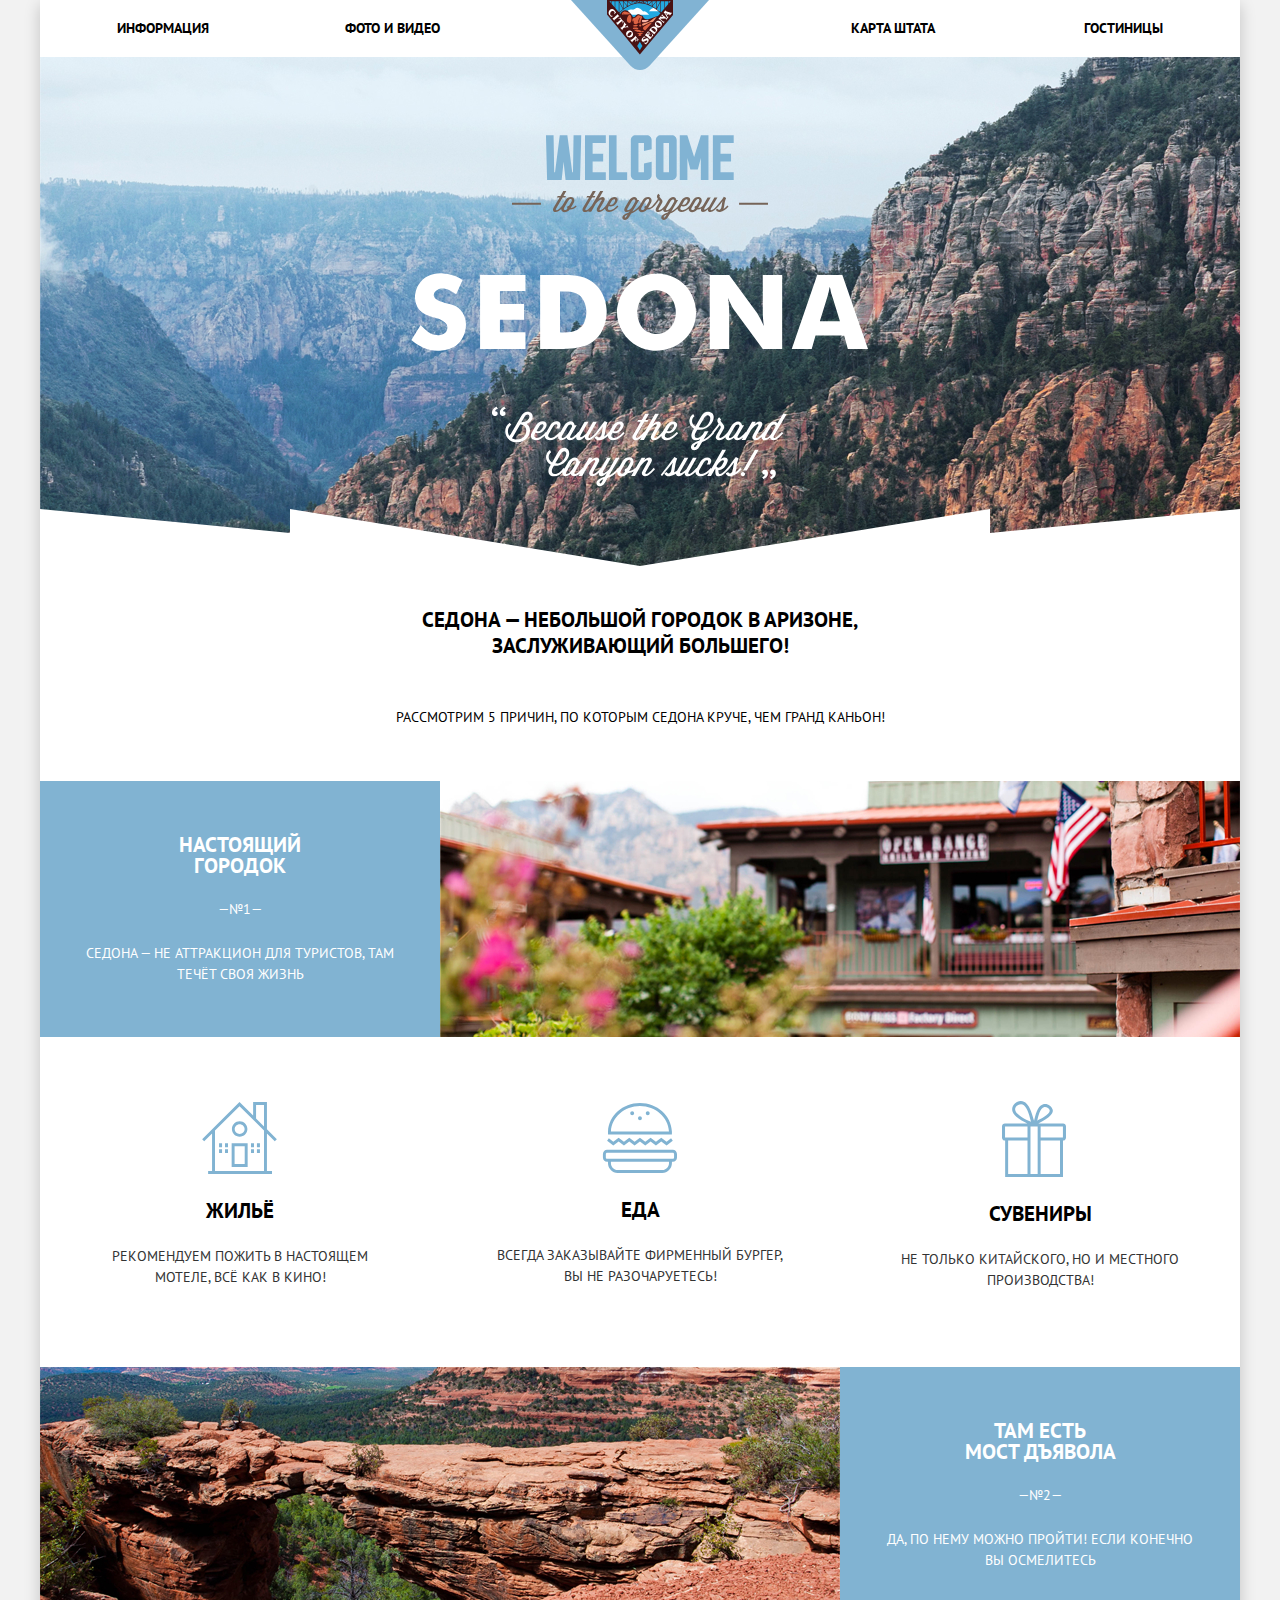
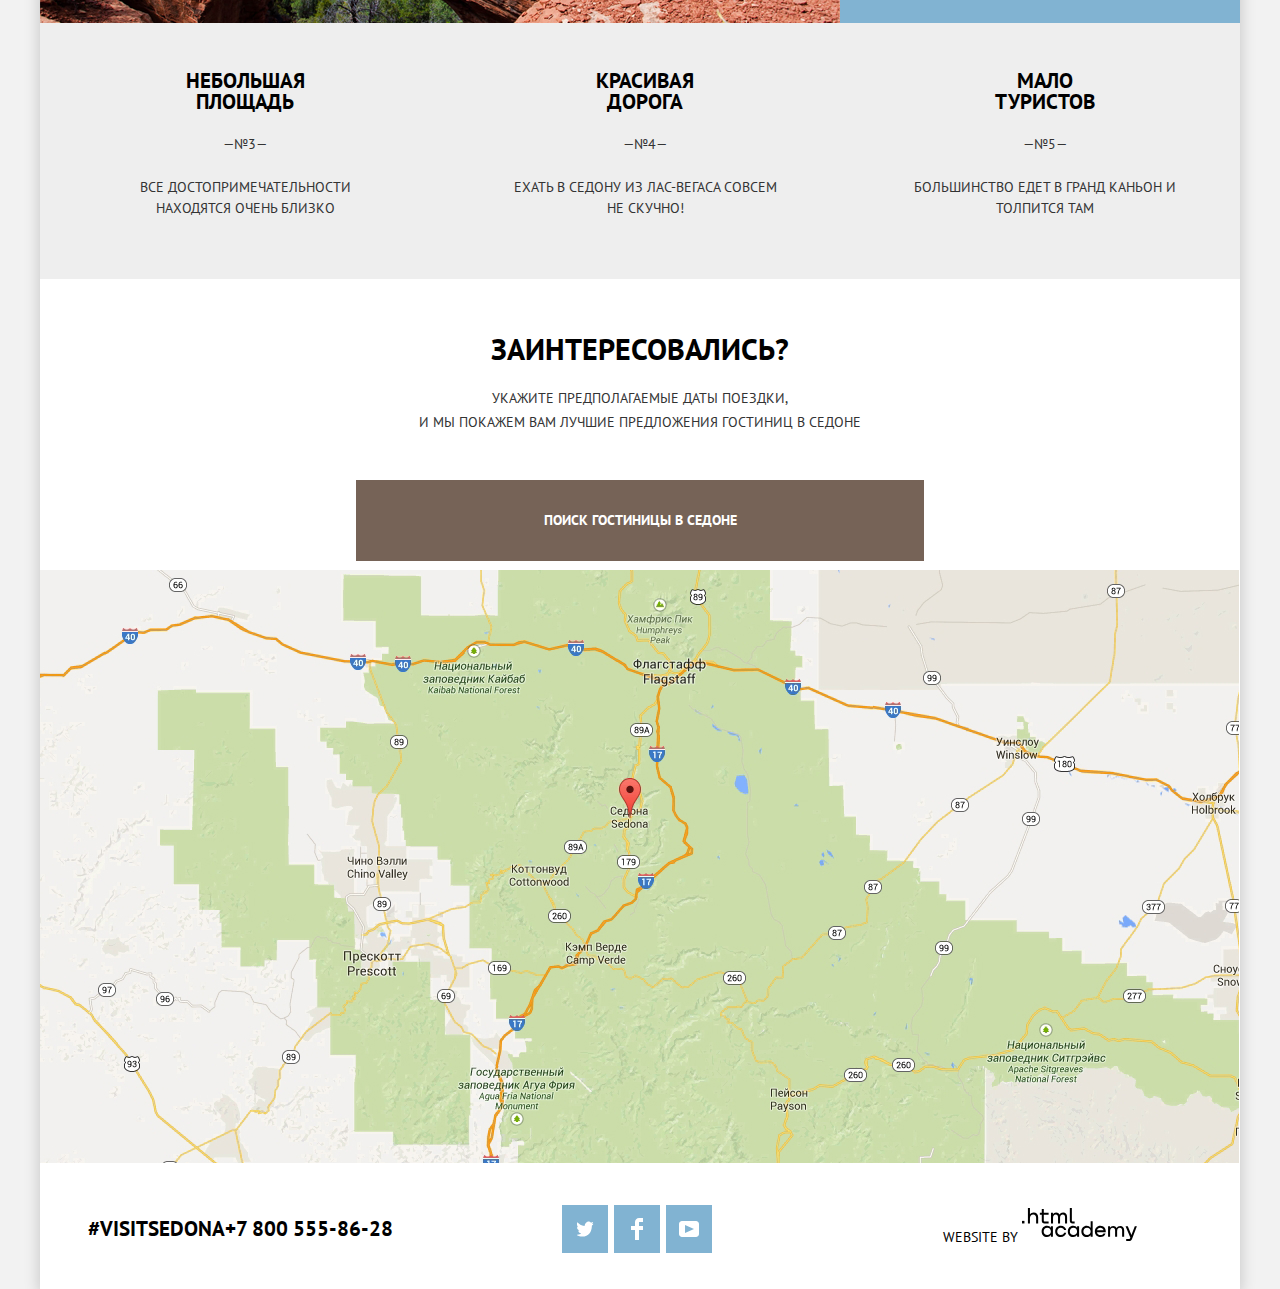
==== commit ae3353f7: "Декоративные элементы на главной странице" ====
--- a/index.html
+++ b/index.html
@@ -44,12 +44,13 @@
         <h2 class="visually-hidden">Преимущества Седоны</h2>
         <ul class="features__list">
           <li class="features__item-first">
-            <div>
+            <div class="features__item-city">
               <h3>Настоящий городок</h3>
               <p>&mdash;№1&mdash;</p>
               <p>Седона — не аттракцион для туристов, там течёт своя жизнь</p>
             </div>
-            <img src="./img/images/reason_1.jpg" width="800" height="256" alt="первая причина посетить Седону.">
+            <img class="features__pic-1" src="./img/images/reason_1.jpg" width="800" height="256"
+              alt="первая причина посетить Седону.">
           </li>
 
           <li class="features__item">
@@ -69,17 +70,18 @@
                 <h3>Сувениры</h3>
                 <p>Не только китайского, но и местного производства!</p>
               </li>
-              
+
             </ul>
           </li>
 
           <li class="features__item-first">
-            <div>
-              <h3>Там есть мост дъявола</h3>
+            <div class="features__item-bridge">
+              <h3>Там есть<br> мост дъявола</h3>
               <p>&mdash;№2&mdash;</p>
               <p>Да, по нему можно пройти! Если конечно вы осмелитесь</p>
             </div>
-            <img src="./img/images/reason_2.jpg" width="800" height="256" alt="вторая причина посетить Седону.">
+            <img class="features__pic-2" src="./img/images/reason_2.jpg" width="800" height="256"
+              alt="вторая причина посетить Седону.">
           </li>
 
           <li class="features__item-second">
@@ -106,7 +108,7 @@
         <h2 class="visually-hidden">Бронирование в Седоне</h2>
         <h3>Заинтересовались?</h3>
         <p>Укажите предполагаемые даты поездки, <br>и мы покажем вам лучшие предложения гостиниц в седоне</p>
-        <a class="button" href="blank.html">ПОИСК ГОСТИНИЦЫ В Cедоне</a>
+        <a class="button" href="blank.html">Поиск гостиницы в Cедоне</a>
       </section>
 
       <section class="map">
@@ -116,7 +118,7 @@
 
     </main>
 
-    <footer class="main__footer">
+    <footer class="main__footer index">
       <section class="footer__contacts footer__flex">
         <h2 class="visually-hidden">Контакты</h2>
         <a class="footer__hashtag" href="#">#visitSEDONA</a>
--- a/css/style.css
+++ b/css/style.css
@@ -1,5 +1,6 @@
 :root {
    --basic-black: #000000;
+   --basic-shadow: rgba(0, 1, 1, 0.2);
    --basic-dark: #333333;
    --basic-white: #ffffff;
    --basic-background: #f2f2f2;
@@ -18,8 +19,7 @@
    --opacity-color: rgba(255, 255, 255, 0.3);
    --toggle-color: #ababab;
    --toggle-shadow: rgba(171, 171, 171, 0.3);
-
-   --basic-light-grey: #a9a9a9;
+   --border-grey: #e5e5e5;
 }
 
 .page__body {
@@ -56,22 +56,17 @@
    height: auto;
 }
 
-.main__container,
+.main__container {
+   width: 1200px;
+   margin: 0 auto;
+   background-color: var(--basic-white);
+   box-shadow: 0px 5px 15px var(--basic-shadow);
+}
+
 .inner__container {
    width: 1200px;
    margin: 0 auto;
    background-color: var(--basic-white);
-   box-shadow: 0px 5px 15px rgba(0, 1, 1, 0.2);
-}
-
-.site__navigation,
-.features__list,
-.reasons__list,
-.social__list,
-.filter__list,
-.sorting__list,
-.hotels__list {
-   list-style: none;
 }
 
 /*grid*/
@@ -111,6 +106,7 @@
    margin: 0;
    padding: 0;
    align-items: center;
+   list-style: none;
 }
 
 .site__navigation-item {
@@ -186,7 +182,6 @@
 }
 
 .description p {
-   font-size: 14px;
    line-height: 26px;
    text-align: center;
    margin-bottom: 51px;
@@ -198,25 +193,22 @@
    margin-bottom: 58px;
 }
 
+.features h3 {
+   font-weight: 700;
+   font-size: 21px;
+   text-align: center;
+}
+
+.features p {
+   text-align: center;
+}
+
 .features__list {
    display: grid;
    grid-template-columns: 1fr 1fr 1fr;
-   margin: 0;
-   padding: 0;
-}
-
-.features h3 {
-   font-weight: 700;
-   font-size: 21px;
-   line-height: 21px;
-   text-align: center;
-}
-
-.features p {
-   font-weight: 400;
-   font-size: 14px;
-   line-height: 21px;
-   text-align: center;
+   list-style: none;
+   margin: 0;
+   padding: 0;
 }
 
 .features__item-first {
@@ -227,6 +219,29 @@
    color: var(--basic-white);
 }
 
+.features__item-city,
+.features__item-bridge {
+   display: flex;
+   flex-direction: column;
+   width: 400px;
+   justify-content: center;
+}
+
+.features__item-city h3 {
+   margin: 0 139px;
+}
+
+.features__item-city p,
+.features__item-bridge p {
+   margin-top: 23px;
+   margin-bottom: 0;
+   padding: 0 40px;
+}
+
+.features__item-bridge h3 {
+   margin: 0 120px;
+}
+
 .features__item-first img {
    display: block;
 }
@@ -235,6 +250,10 @@
    background-color: var(--grey-background);
 }
 
+.features__pic-2 {
+   order: -1;
+}
+
 .features__item {
    grid-column: 1/-1;
 }
@@ -242,20 +261,50 @@
 .reasons__list {
    display: flex;
    min-height: 330px;
-   justify-content: center;
    align-items: center;
+   list-style: none;
    margin: 0;
    padding: 0;
 }
 
 .reasons__item {
-   text-align: center;
+   display: flex;
+   flex-direction: column;
+   width: 400px;
+   text-align: center;
+}
+
+.reasons__item img {
+   display: block;
+   margin-left: 162px;
+   margin-bottom: 5px;
+}
+
+.reasons__item h3 {
+   margin-bottom: 11px;
+}
+
+.reasons__item p {
+   width: 300px;
+   margin-right: auto;
+   margin-left: auto;
 }
 
 .features__item-second {
-   display: flex;
-   flex-direction: column;
+   width: 400px;
    min-height: 256px;
+}
+
+.features__item-second h3 {
+   width: 150px;
+   margin-top: 47px;
+   margin-left: 130px;
+}
+
+.features__item-second p {
+   width: 270px;
+   margin-top: 22px;
+   margin-left: 70px;
 }
 
 .features__item-second p,
@@ -268,7 +317,7 @@
    min-height: 233px;
    display: flex;
    flex-direction: column;
-   justify-content: space-between;
+   align-items: center;
 }
 
 .booking h3 {
@@ -281,14 +330,21 @@
 }
 
 .booking p {
-   font-weight: 400;
-   font-size: 14px;
+   width: 500px;
+   margin-top: 25px;
    line-height: 24px;
    text-align: center;
    color: var(--basic-dark);
 }
 
+.booking a {
+   font-weight: 700;
+}
+
 .button {
+   width: 568px;
+   margin-top: 32px;
+   padding: 30px 0;
    font: inherit;
    text-align: center;
    color: var(--basic-white);
@@ -305,6 +361,7 @@
    background-color: var(--brown-active);
    color: var(--opacity-color);
 }
+
 /* Footer */
 
 .main__footer {
@@ -346,6 +403,7 @@
    flex-wrap: wrap;
    justify-content: center;
    align-content: center;
+   list-style: none;
    padding: 0;
    margin: 0;
 }
@@ -437,18 +495,16 @@
 }
 
 .filter__list {
-   line-height: 21px;
+   list-style: none;
 }
 
 .filter__title {
    font-weight: 700;
-   line-height: 21px;
+
    color: var(--basic-white);
 }
 .filter__option {
    color: var(--basic-white);
-   font-size: 14px;
-   font-weight: 400;
 }
 
 /*сложный фильтр*/
@@ -484,7 +540,6 @@
    margin-top: 6px;
    color: var(--basic-white);
    font-size: 14px;
-   line-height: 21px;
    cursor: pointer;
 }
 
@@ -570,19 +625,18 @@
    line-height: 26px;
 }
 .sorting__text {
-   font-weight: 400;
    font-size: 12px;
    line-height: 18px;
 }
 
 .sorting__list {
+   list-style: none;
    display: flex;
 }
 
 .sorting__link {
    color: var(--basic-black);
    opacity: 0.3;
-   font-weight: 400;
    font-size: 12px;
    line-height: 18px;
    border-bottom: dotted;
@@ -610,27 +664,41 @@
    min-height: 454px;
 }
 
+.hotels__list {
+   list-style: none;
+   margin: 0;
+   padding: 0;
+}
+
 .hotels__item {
+   min-height: 150px;
    display: grid;
-   grid-template-columns: repeat(8, 1fr);
-}
-
-.hotels__img {
+   grid-template-columns: 208px repeat(7, 1fr);
+   gap: 29px;
+   border-bottom: 1px solid var(--border-grey);
+}
+
+.hotels__item:first-child {
+   border-top: 1px solid var(--border-grey);
+}
+
+.hotels__item .hotels__img {
    width: 135px;
    height: 90px;
+   margin-top: 30px;
+   margin-right: 30px;
+   margin-left: 73px;
 }
 
 .hotels__descr {
-   grid-column: 2 / 4;
+   grid-column: 2 / 6;
    display: flex;
    flex-direction: column;
 }
 
-.hotels__rating {
-   grid-column: -1;
-}
-
 .hotels__title a {
+   display: inline-block;
+   margin-top: 10px;
    font-weight: 700;
    font-size: 21px;
    line-height: 26px;
@@ -647,20 +715,23 @@
    opacity: 0.3;
 }
 
+.hotels__descr p {
+   margin-top: -10px;
+   display: flex;
+   justify-content: space-between;
+   width: 181px;
+}
+
 .hotels__type,
 .hotels__price {
    color: var(--basic-dark);
-   font-weight: 400;
-   font-size: 14px;
-   line-height: 21px;
 }
 
 .hotel__button {
    color: var(--basic-white);
    background-color: var(--basic-blue);
    font-weight: 700;
-   font-size: 14px;
-   line-height: 21px;
+   padding: 3px 16px 3px 17px;
 }
 
 .hotel__button:hover {
@@ -674,13 +745,25 @@
 
 .button__book {
    font-weight: 700;
-   font-size: 14px;
-   line-height: 21px;
+   padding: 3px 16px 3px 17px;
+   margin-left: 6px;
    vertical-align: baseline;
+}
+
+.hotels__rating {
+   grid-column: -1;
+   margin-right: 73px;
+   margin-left: auto;
+   display: flex;
+   flex-direction: column;
+   justify-content: space-around;
+   align-items: flex-end;
 }
 
 .hotels__score {
    background-color: var(--basic-background);
    text-align: center;
    color: var(--grey-rating);
-}
+   padding: 3px 12px 3px 15px;
+   margin-bottom: 18px;
+}
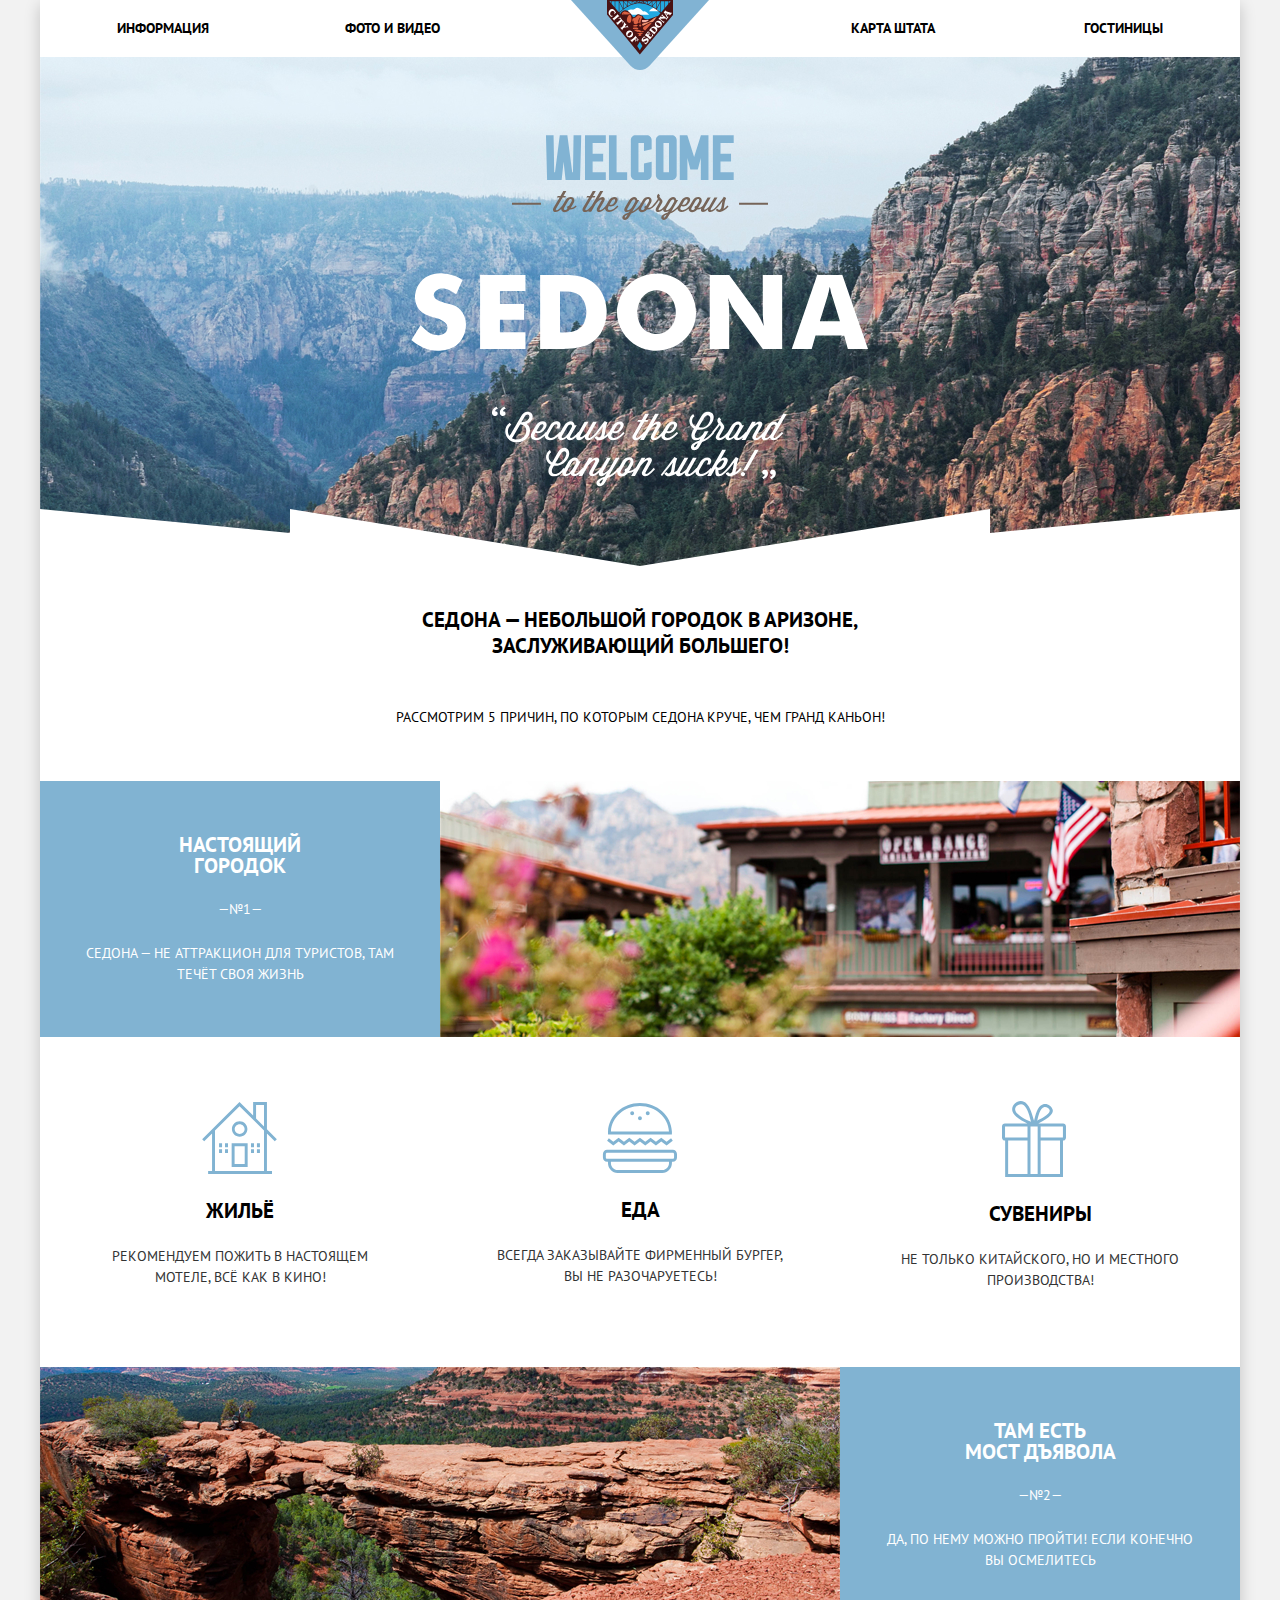
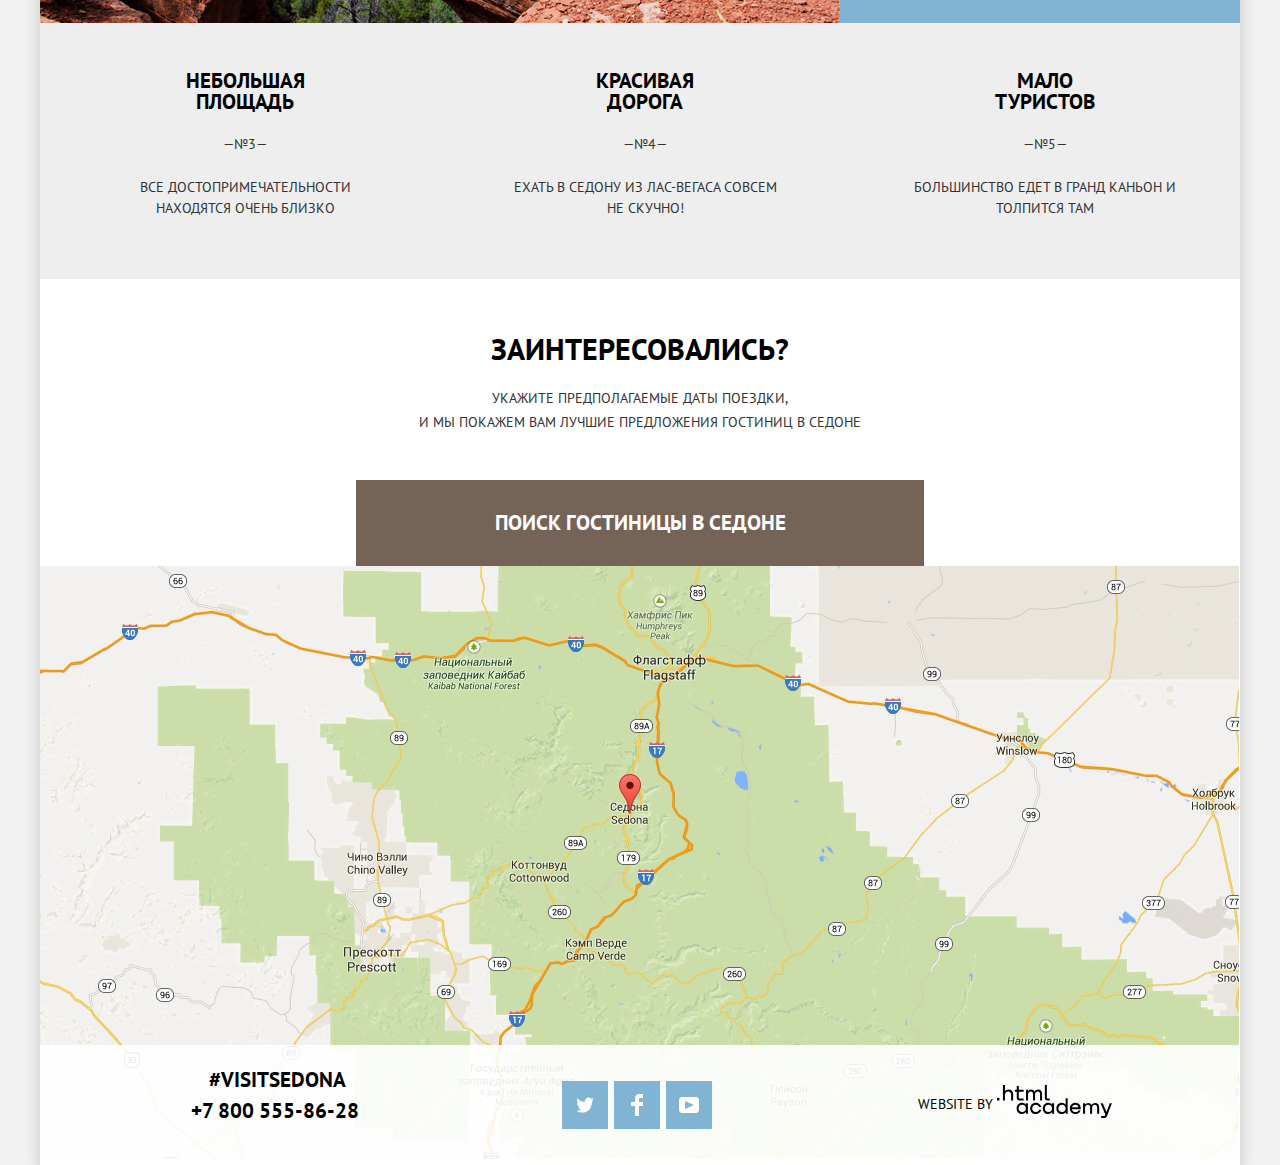
==== commit fb6781ab: "Декоративные элементы на главной странице" ====
--- a/index.html
+++ b/index.html
@@ -113,20 +113,25 @@
 
       <section class="map">
         <h2 class="visually-hidden">Карта Седоны</h2>
+        <iframe
+          src="https://www.google.com/maps/embed?pb=!1m18!1m12!1m3!1d52385.18050599254!2d-111.83015808520851!3d34.854373381007065!2m3!1f0!2f0!3f0!3m2!1i1024!2i768!4f13.1!3m3!1m2!1s0x872da132f942b00d%3A0x5548c523fa6c8efd!2z0KHQtdC00L7QvdCwLCDQkNGA0LjQt9C-0L3QsCA4NjMzNiwg0KHQqNCQ!5e0!3m2!1sru!2sru!4v1625555817361!5m2!1sru!2sru"" 
+        width=" 1200" height="593" style="border:0;" allowfullscreen="">
+        </iframe>
         <img src="./img/images/map.jpg" width="1199" height="600" alt="карта.">
       </section>
 
     </main>
 
+
     <footer class="main__footer index">
-      <section class="footer__contacts footer__flex">
+      <section class="footer__contacts">
         <h2 class="visually-hidden">Контакты</h2>
         <a class="footer__hashtag" href="#">#visitSEDONA</a>
         <!-- <br> -->
         <a class="footer__phone" href="tel:+78005558628">+7 800 555-86-28</a>
       </section>
 
-      <section class="footer__social footer__flex">
+      <section class="footer__social">
         <h2 class="visually-hidden">Социальные сети</h2>
         <ul class="social__list">
           <li class="social__item social__item-tw">
@@ -144,7 +149,7 @@
         </ul>
       </section>
 
-      <section class="footer__copyright footer__flex">
+      <section class="footer__copyright">
         <h2 class="visually-hidden">Сайт сделан</h2>
         <p>
           Website by
@@ -198,6 +203,7 @@
 
     </footer>
   </div>
+
 </body>
 
 </html>--- a/css/style.css
+++ b/css/style.css
@@ -17,6 +17,7 @@
    --brown-active: #503e33;
    --brown-hover: #604e43;
    --opacity-color: rgba(255, 255, 255, 0.3);
+   --opacity-footer: rgba(255, 255, 255, 0.9);
    --toggle-color: #ababab;
    --toggle-shadow: rgba(171, 171, 171, 0.3);
    --border-grey: #e5e5e5;
@@ -49,6 +50,7 @@
 
 a {
    text-decoration: none;
+   color: inherit;
 }
 
 img {
@@ -314,7 +316,7 @@
 
 /* Бронирование Flex */
 .booking {
-   min-height: 233px;
+   /* min-height: 233px; */
    display: flex;
    flex-direction: column;
    align-items: center;
@@ -346,6 +348,8 @@
    margin-top: 32px;
    padding: 30px 0;
    font: inherit;
+   font-size: 21px;
+   line-height: 26px;
    text-align: center;
    color: var(--basic-white);
    vertical-align: middle;
@@ -362,35 +366,44 @@
    color: var(--opacity-color);
 }
 
+.map iframe {
+   position: absolute;
+}
+
 /* Footer */
 
 .main__footer {
    min-height: 120px;
    display: grid;
    grid-template-columns: 1fr 1fr 1fr;
-}
-
-.footer__flex {
-   display: flex;
+   align-items: center;
+}
+
+.main__footer.index {
+   position: relative;
+   z-index: 20;
+   background-color: var(--opacity-footer);
+   margin-top: -120px;
+}
+
+.footer__contacts {
+   display: flex;
+   flex-direction: column;
    flex-wrap: wrap;
-   justify-content: center;
    align-items: center;
-}
-
-.footer__phone,
-.footer__hashtag {
-   color: inherit;
-}
-
-.footer__contacts {
    font-weight: 700;
    font-size: 21px;
    line-height: 26px;
 }
 
 .footer__hashtag {
-   margin: 0;
-   margin-left: 0;
+   margin-left: 75px;
+}
+
+.footer__phone {
+   margin-top: 5px;
+   margin-left: 70px;
+   margin-bottom: 20px;
 }
 
 .footer__contacts a:hover,
@@ -402,7 +415,6 @@
    display: flex;
    flex-wrap: wrap;
    justify-content: center;
-   align-content: center;
    list-style: none;
    padding: 0;
    margin: 0;
@@ -462,12 +474,16 @@
    opacity: 0.3;
 }
 
+.footer__copyright {
+   display: flex;
+   justify-content: center;
+   align-items: center;
+}
+
 .button__copyright {
-}
-
-.footer__copyright p {
-   line-height: 26px;
-   text-align: center;
+   vertical-align: middle;
+   text-align: center;
+   margin-right: 50px;
 }
 
 .button__copyright:hover path {
@@ -488,31 +504,82 @@
 
 .filter__form {
    display: grid;
+   align-items: center;
 }
 
 .filter__price {
    grid-column: 4/5;
 }
 
-.filter__list {
+.filter__list .filter__option {
    list-style: none;
+   margin: 0;
+   padding: 0;
+   margin-top: 25px;
+}
+
+.filter fieldset {
+   border: none;
 }
 
 .filter__title {
    font-weight: 700;
-
+   font-size: 16px;
    color: var(--basic-white);
+   padding-top: 27px;
 }
 .filter__option {
    color: var(--basic-white);
+}
+
+.filter__infra {
+   margin-left: 72px;
+   padding: 0;
+   position: relative;
+}
+
+.filter__housing {
+   padding: 0;
+}
+
+.filter__option label {
+   position: relative;
+   display: block;
+   cursor: pointer;
+   user-select: none;
+}
+
+.filter__input-checkbox + label::before {
+   content: "";
+   position: absolute;
+   margin-left: -40px;
+   transform: translateY(-2px);
+   width: 23px;
+   height: 23px;
+   background-image: url("../img/icons/checkbox-off.svg");
+}
+
+.filter__input-checkbox:checked + label::before {
+   width: 27px;
+   background-image: url("../img/icons/checkbox-on.svg");
+}
+
+.filter__input-checkbox:disabled + label::before {
+   background-image: url("../img/icons/checkbox-on-disabled.svg");
+}
+
+.filter__input-checkbox:checked:disabled + label::before {
+   width: 27px;
+   background-image: url("../img/icons/checkbox-off-disabled.svg");
 }
 
 /*сложный фильтр*/
 .filter__price {
    width: 317px;
-   margin: 0;
    padding: 0;
    border: none;
+   margin-right: 72px;
+   margin-left: auto;
 }
 
 .range__prices {
@@ -601,8 +668,13 @@
 .filter__button {
    display: block;
    margin: 0 auto;
-   padding: 7px 35px 8px 36px;
+   padding: 5px 35px 4px 36px;
    border: 2px solid var(--basic-white);
+   font: inherit;
+   text-align: center;
+   color: var(--basic-white);
+   vertical-align: middle;
+   text-transform: uppercase;
    background: transparent;
    border-radius: 2px;
    cursor: pointer;
@@ -617,16 +689,19 @@
 .sorting {
    min-height: 86px;
    display: flex;
+   align-items: center;
 }
 
 .sorting__results {
    font-weight: 700;
    font-size: 21px;
    line-height: 26px;
+   margin-left: 73px;
 }
 .sorting__text {
    font-size: 12px;
    line-height: 18px;
+   margin-left: 46px;
 }
 
 .sorting__list {
@@ -635,6 +710,7 @@
 }
 
 .sorting__link {
+   margin-right: 33px;
    color: var(--basic-black);
    opacity: 0.3;
    font-size: 12px;
@@ -657,6 +733,29 @@
    color: var(--basic-black);
    opacity: 1;
    border-bottom: none;
+}
+
+.sorting__arrows {
+   margin-left: auto;
+   margin-right: 73px;
+}
+
+.arrow_up {
+   margin-right: 8px;
+}
+
+.arrow_down.active path {
+   fill: var(--basic-blue);
+}
+
+.arrow_up:hover path,
+.arrow_down:hover path {
+   fill: var(--basic-black);
+}
+
+.arrow_up:active path,
+.arrow_down:active path {
+   fill: var(--basic-blue);
 }
 
 /* список отелей */
@@ -730,7 +829,9 @@
 .hotel__button {
    color: var(--basic-white);
    background-color: var(--basic-blue);
-   font-weight: 700;
+   font-size: 14px;
+   font-weight: 700;
+   line-height: 21px;
    padding: 3px 16px 3px 17px;
 }
 
@@ -745,6 +846,8 @@
 
 .button__book {
    font-weight: 700;
+   font-size: 14px;
+   line-height: 21px;
    padding: 3px 16px 3px 17px;
    margin-left: 6px;
    vertical-align: baseline;
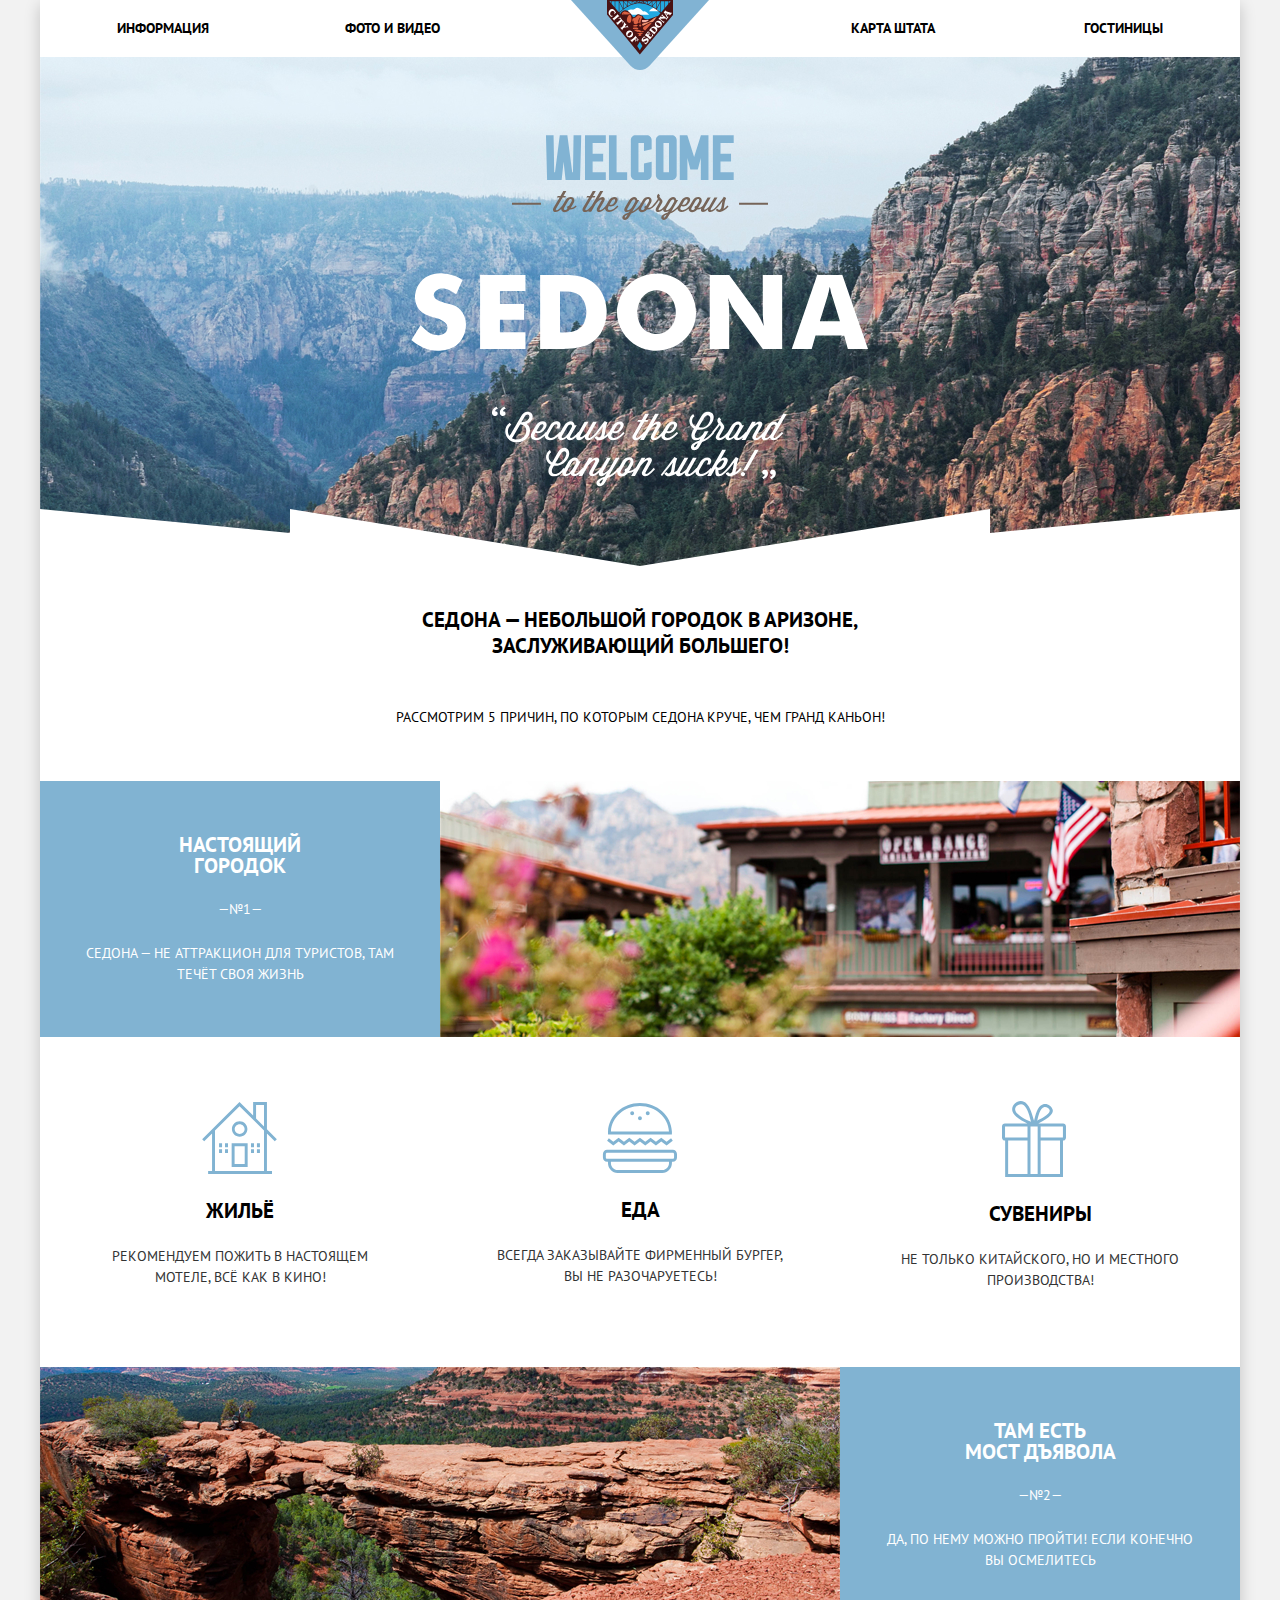
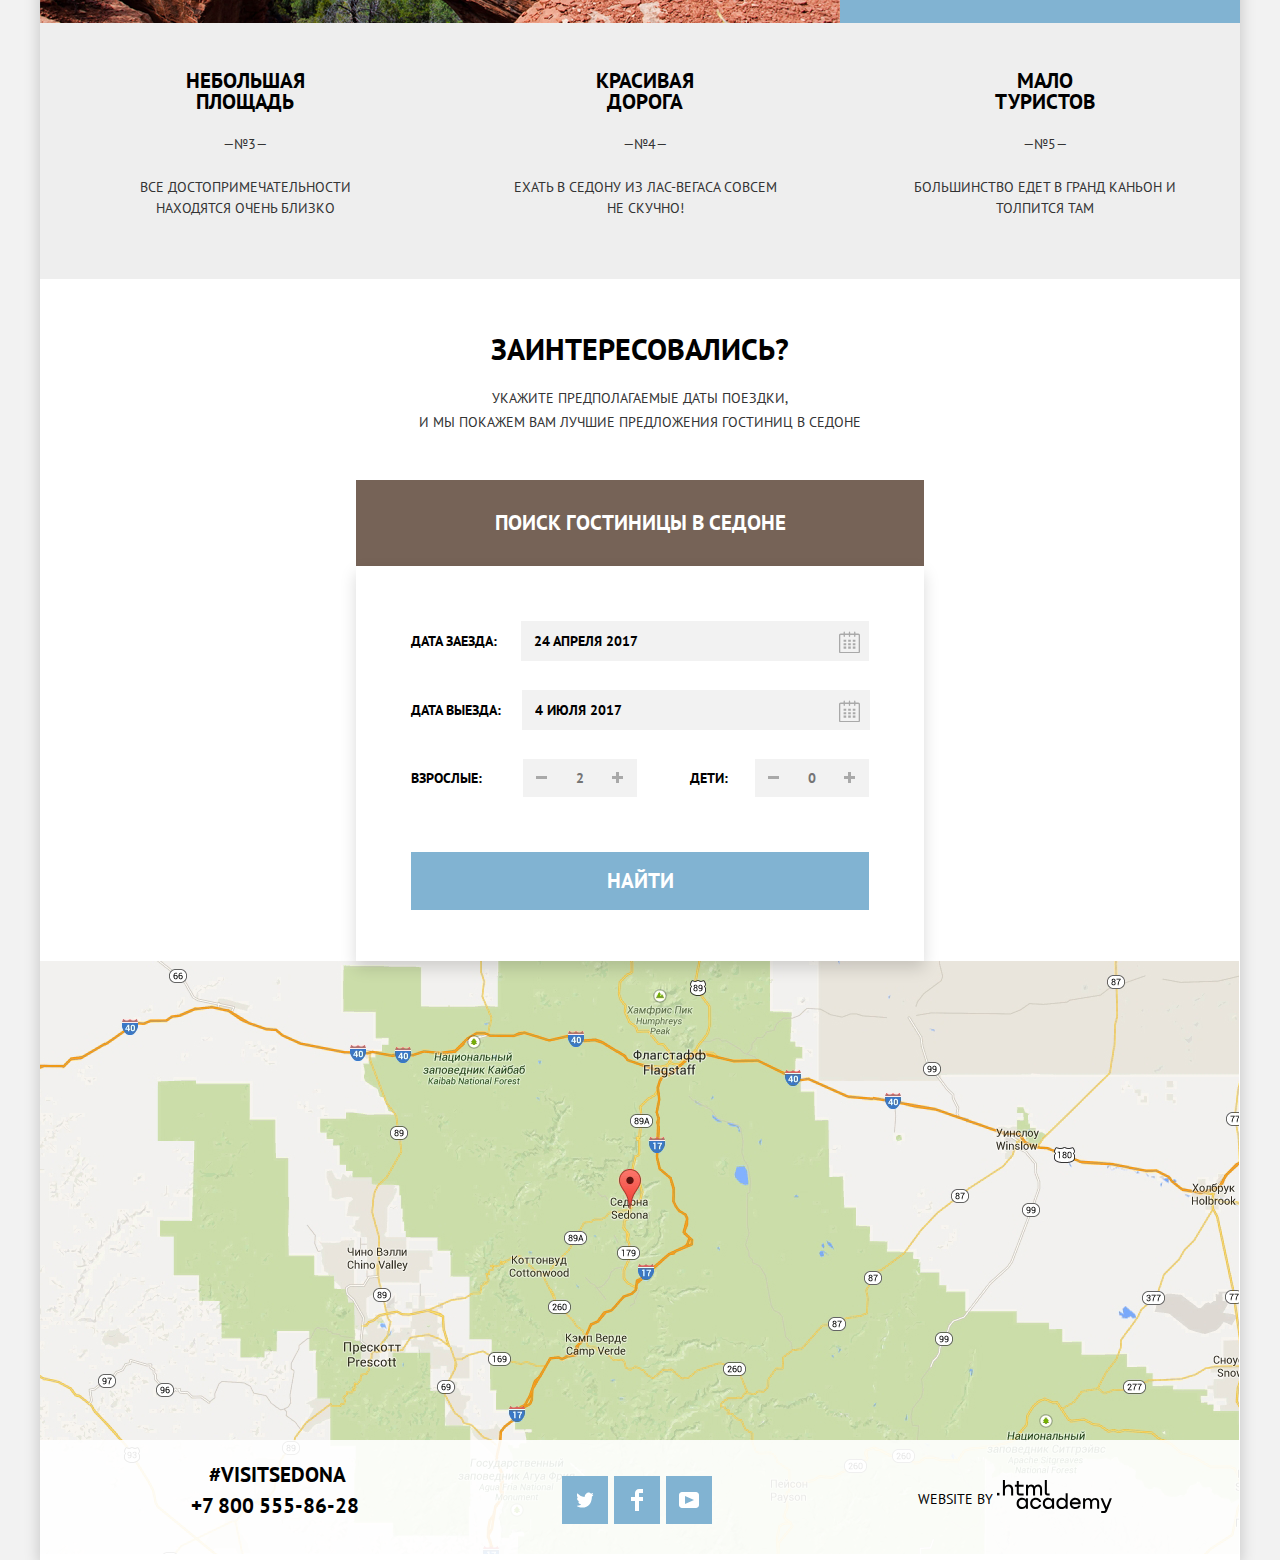
==== commit 3eb0947b: "Оформление контента" ====
--- a/index.html
+++ b/index.html
@@ -109,6 +109,50 @@
         <h3>Заинтересовались?</h3>
         <p>Укажите предполагаемые даты поездки, <br>и мы покажем вам лучшие предложения гостиниц в седоне</p>
         <a class="button" href="blank.html">Поиск гостиницы в Cедоне</a>
+
+        <form class="booking__form" action="https://echo.htmlacademy.ru" method="POST"">
+          <ul class=" booking__list">
+          <li class="booking__item">
+            <label for="arrival-date">Дата заезда:</label>
+            <input class="booking__item-input big" type="text" name="arrival-date" id="arrival_date"
+              value="24 апреля 2017">
+            <button class="calendar-button calendar-button-check-in" type="button">
+              <span class="visually-hidden">Кнопка выбора даты заезда</span>
+            </button>
+          </li>
+          <li class="booking__item">
+            <label for="departure-date">Дата выезда:</label>
+            <input class="booking__item-input big" type="text" name="departure-date" id="departure_date"
+              value="4 июля 2017">
+            <button class="calendar-button calendar-button-check-out" type="button">
+              <span class="visually-hidden">Кнопка выбора даты выезда</span>
+            </button>
+          </li>
+          
+            <li class="booking__item">
+              <div class="people-wrapper">
+              <label for="adults" class="item-name adults">Взрослые:</label>
+              <button class="quantity-btn minus" type="button">
+                <span class="visually-hidden">Кнопка меньше</span>
+              </button>
+              <input class="booking__item-input small" id="adults" type="text" name="number-of-adults" placeholder="2">
+              <button class="quantity-btn plus" type="button">
+                <span class="visually-hidden">Кнопка больше</span>
+              </button>
+              <label for="kids" class="item-name kids">Дети:</label>
+              <button class="quantity-btn minus" type="button">
+                <span class="visually-hidden">Кнопка меньше</span>
+              </button>
+              <input class="booking__item-input small" id="kids" type="text" name="number-of-kids" placeholder="0">
+              <button class="quantity-btn plus" type="button">
+                <span class="visually-hidden">Кнопка больше</span>
+              </button>
+            </div>
+            </li>
+          
+          </ul>
+          <button class="booking__btn" type="submit">Найти</button>
+        </form>
       </section>
 
       <section class="map">
@@ -204,6 +248,8 @@
     </footer>
   </div>
 
+
+
 </body>
 
 </html>--- a/css/style.css
+++ b/css/style.css
@@ -20,7 +20,9 @@
    --opacity-footer: rgba(255, 255, 255, 0.9);
    --toggle-color: #ababab;
    --toggle-shadow: rgba(171, 171, 171, 0.3);
+   --pop-up-shaddow: rgba(0, 1, 1, 0.15);
    --border-grey: #e5e5e5;
+   --pop-up-grey: #a9a9a9;
 }
 
 .page__body {
@@ -314,12 +316,13 @@
    color: var(--basic-dark);
 }
 
-/* Бронирование Flex */
+/* Бронирование */
 .booking {
    /* min-height: 233px; */
    display: flex;
    flex-direction: column;
    align-items: center;
+   position: relative;
 }
 
 .booking h3 {
@@ -363,6 +366,207 @@
 
 .button:active {
    background-color: var(--brown-active);
+   color: var(--opacity-color);
+}
+
+/*pop-up form*/
+
+.booking__form {
+   display: flex;
+   flex-direction: column;
+   width: 568px;
+   min-height: 395px;
+   background: var(--basic-white);
+   box-shadow: 0px 7px 15px var(--pop-up-shaddow);
+   line-height: 26px;
+   font-weight: 700;
+}
+
+.booking__list {
+   list-style: none;
+   margin: 0;
+   padding: 0;
+}
+
+.booking__item {
+   display: flex;
+   align-items: center;
+   padding-left: 55px;
+   margin: 0;
+   margin-bottom: 29px;
+   position: relative;
+}
+
+.people-wrapper {
+   display: flex;
+   align-items: center;
+}
+
+.booking__item:first-child {
+   margin-top: 55px;
+}
+
+.booking__item label {
+   margin-right: 24px;
+   cursor: pointer;
+}
+
+.booking__item:nth-child(2) label {
+   margin-right: 21px;
+}
+
+.booking__item .adults {
+   margin-right: 41px;
+}
+
+.booking__item .kids {
+   margin-left: 53px;
+   margin-right: 27px;
+}
+
+.booking__item-input {
+   text-transform: uppercase;
+   font-weight: 700;
+   line-height: 26px;
+   font-size: 14px;
+   color: var(--basic-black);
+   background: none;
+   background-color: var(--basic-background);
+   border: none;
+   padding-left: 13px;
+   style: none;
+}
+
+.booking__item .big {
+   width: 333px;
+   height: 38px;
+}
+
+.calendar-button {
+   width: 21px;
+   height: 22px;
+   outline: none;
+   border: none;
+   background: url(../img/icons/calendar.svg) no-repeat center center;
+   position: absolute;
+   right: 64px;
+   bottom: 8px;
+   cursor: pointer;
+}
+
+.quantity-btn {
+   font: inherit;
+   color: var(--pop-up-grey);
+   background-color: var(--basic-background);
+   border: none;
+   text-transform: uppercase;
+   text-align: center;
+   position: relative;
+   cursor: pointer;
+}
+
+.quantity-btn,
+.booking__item-input.small {
+   width: 38px;
+   height: 38px;
+   margin: 0;
+   padding: 0;
+   text-align: center;
+}
+
+.plus::before {
+   content: "";
+   background: #a9a9a9;
+   height: 11px;
+   width: 3px;
+   position: absolute;
+   left: 17px;
+   top: 13px;
+}
+
+.plus::after {
+   content: "";
+   height: 3px;
+   width: 11px;
+   background: var(--pop-up-grey);
+   position: absolute;
+   left: 13px;
+   top: 17px;
+}
+
+.minus::after {
+   content: "";
+   height: 3px;
+   width: 11px;
+   background: var(--pop-up-grey);
+   position: absolute;
+   left: 13px;
+   top: 17px;
+}
+
+.booking__btn {
+   width: 458px;
+   height: 58px;
+   background-color: var(--basic-blue);
+   font-size: 21px;
+   font-weight: bold;
+   color: var(--basic-white);
+   text-transform: uppercase;
+   text-align: center;
+   margin-top: 26px;
+   margin-right: auto;
+   margin-left: auto;
+   border: none;
+   cursor: pointer;
+}
+
+/*смена статуса в pop-up*/
+
+.booking__form input:hover {
+   background: var(--grey-hover);
+}
+
+.booking__form input:focus {
+   list-style: none;
+   background-color: var(--basic-white);
+   border-color: var(--border-grey);
+   outline-width: 2px;
+   outline-color: var(--border-grey);
+}
+
+.calendar-button:hover,
+.calendar-button:focus {
+   background: url(../img/icons/calendar-hover.svg) no-repeat center center;
+}
+
+.calendar-button:active {
+   background: url(../img/icons/calendar-active.svg) no-repeat center center;
+}
+
+.minus:hover::after {
+   background: var(--basic-black);
+}
+
+.minus:active::after {
+   background: var(--basic-blue);
+}
+
+.plus:hover::after,
+.plus:hover::before {
+   background: var(--basic-black);
+}
+
+.plus:active::after,
+.plus:active::before {
+   background: var(--basic-blue);
+}
+
+.booking__btn:hover {
+   background-color: var(--blue-hover);
+}
+
+.booking__btn:active {
+   background-color: var(--basic-blue);
    color: var(--opacity-color);
 }
 
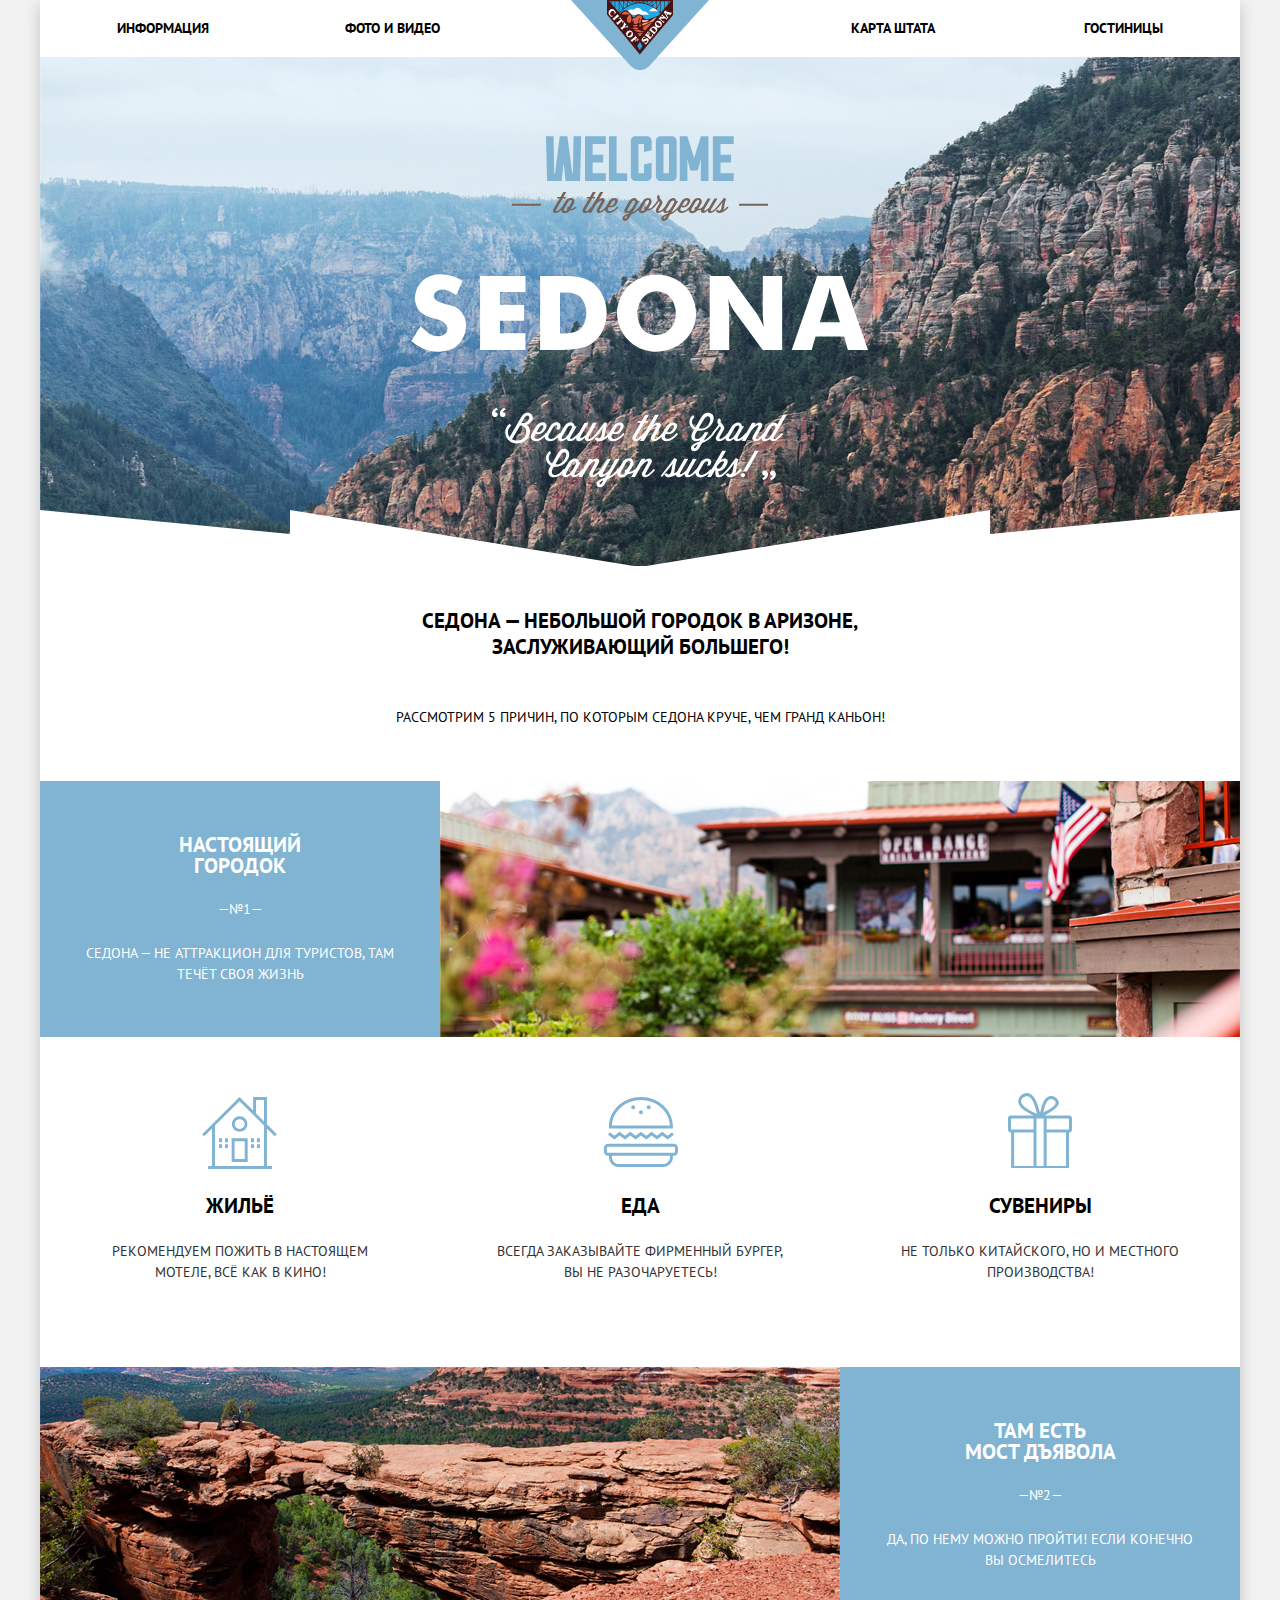
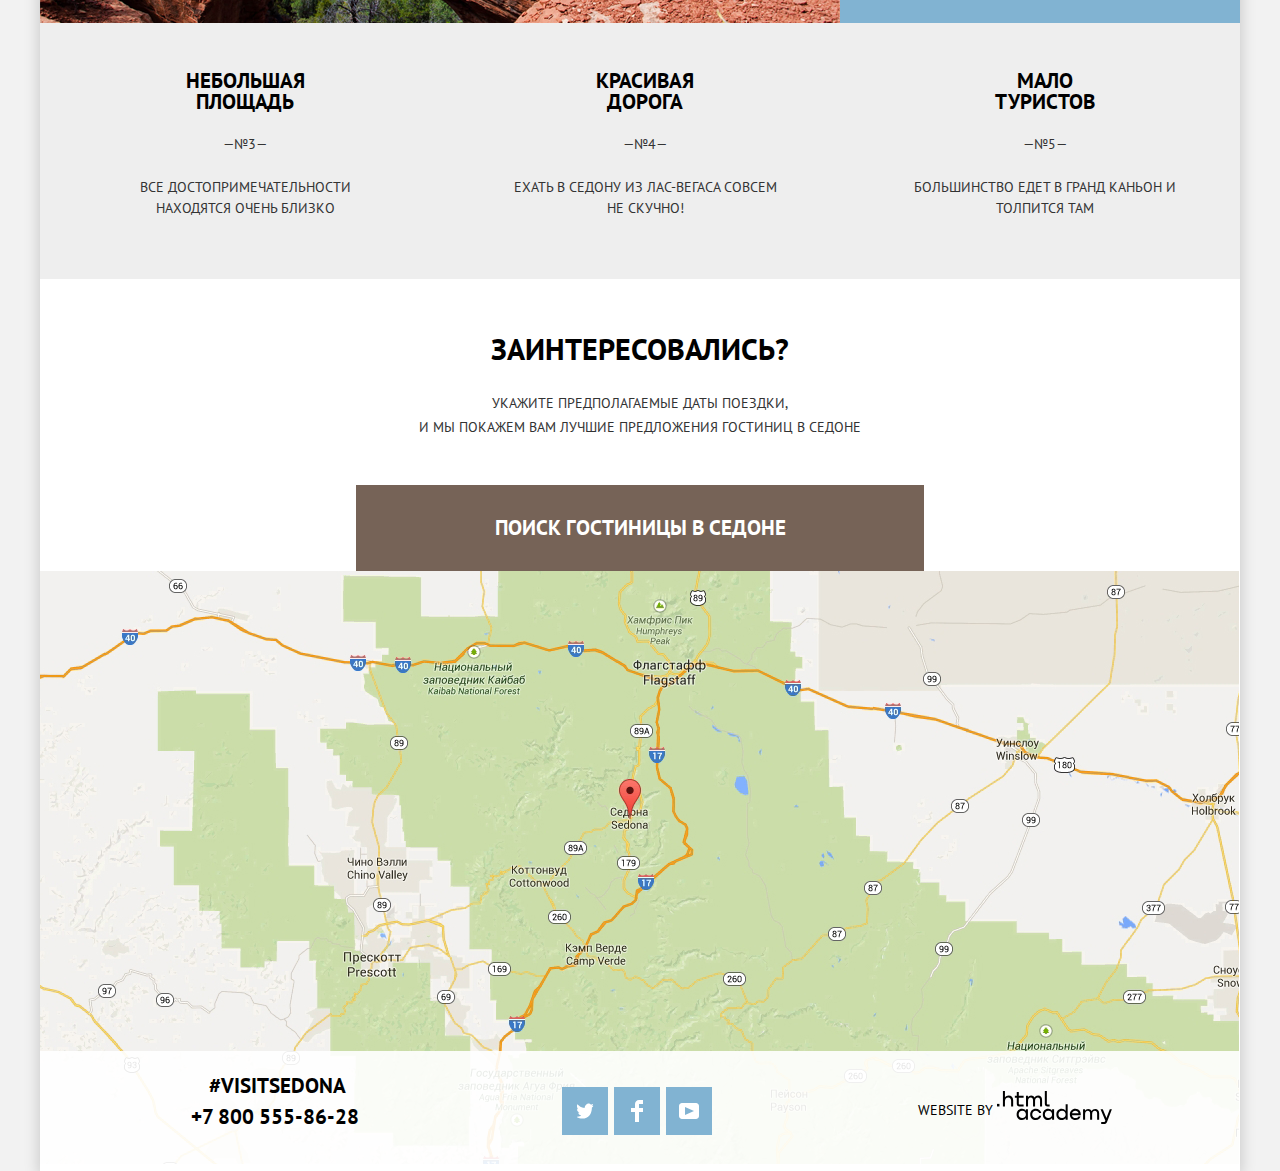
==== commit 82a4e28f: "Декоративные элементы" ====
--- a/index.html
+++ b/index.html
@@ -49,24 +49,19 @@
               <p>&mdash;№1&mdash;</p>
               <p>Седона — не аттракцион для туристов, там течёт своя жизнь</p>
             </div>
-            <img class="features__pic-1" src="./img/images/reason_1.jpg" width="800" height="256"
-              alt="первая причина посетить Седону.">
           </li>
 
           <li class="features__item">
             <ul class="reasons__list">
-              <li class="reasons__item">
-                <img src="./img/icons/house.svg" width="75" height="72" alt="дом.">
+              <li class="reasons__item life">
                 <h3>Жильё</h3>
                 <p>Рекомендуем пожить в настоящем мотеле, всё как в кино!</p>
               </li>
-              <li class="reasons__item">
-                <img src="./img/icons/food.svg" width="75" height="72" alt="еда.">
+              <li class="reasons__item food">
                 <h3>Еда</h3>
                 <p>Всегда заказывайте фирменный бургер, вы не разочаруетесь!</p>
               </li>
-              <li class="reasons__item">
-                <img src="./img/icons/gift.svg" width="64" height="72" alt="сувениры.">
+              <li class="reasons__item gift">
                 <h3>Сувениры</h3>
                 <p>Не только китайского, но и местного производства!</p>
               </li>
@@ -74,14 +69,12 @@
             </ul>
           </li>
 
-          <li class="features__item-first">
+          <li class="features__item-first bridge">
             <div class="features__item-bridge">
               <h3>Там есть<br> мост дъявола</h3>
               <p>&mdash;№2&mdash;</p>
               <p>Да, по нему можно пройти! Если конечно вы осмелитесь</p>
             </div>
-            <img class="features__pic-2" src="./img/images/reason_2.jpg" width="800" height="256"
-              alt="вторая причина посетить Седону.">
           </li>
 
           <li class="features__item-second">
@@ -108,48 +101,49 @@
         <h2 class="visually-hidden">Бронирование в Седоне</h2>
         <h3>Заинтересовались?</h3>
         <p>Укажите предполагаемые даты поездки, <br>и мы покажем вам лучшие предложения гостиниц в седоне</p>
-        <a class="button" href="blank.html">Поиск гостиницы в Cедоне</a>
-
-        <form class="booking__form" action="https://echo.htmlacademy.ru" method="POST"">
+        <a class="search-btn button" href="blank.html">Поиск гостиницы в Cедоне</a>
+
+        <form class="booking__form" action="https://echo.htmlacademy.ru" method="POST">
           <ul class=" booking__list">
-          <li class="booking__item">
-            <label for="arrival-date">Дата заезда:</label>
-            <input class="booking__item-input big" type="text" name="arrival-date" id="arrival_date"
-              value="24 апреля 2017">
-            <button class="calendar-button calendar-button-check-in" type="button">
-              <span class="visually-hidden">Кнопка выбора даты заезда</span>
-            </button>
-          </li>
-          <li class="booking__item">
-            <label for="departure-date">Дата выезда:</label>
-            <input class="booking__item-input big" type="text" name="departure-date" id="departure_date"
-              value="4 июля 2017">
-            <button class="calendar-button calendar-button-check-out" type="button">
-              <span class="visually-hidden">Кнопка выбора даты выезда</span>
-            </button>
-          </li>
-          
+            <li class="booking__item">
+              <label for="arrival-date">Дата заезда:</label>
+              <input class="booking__item-input big" type="text" name="arrival-date" id="arrival-date"
+                value="24 апреля 2017">
+              <button class="calendar-button calendar-button-check-in" type="button">
+                <span class="visually-hidden">Кнопка выбора даты заезда</span>
+              </button>
+            </li>
+            <li class="booking__item">
+              <label for="departure-date">Дата выезда:</label>
+              <input class="booking__item-input big" type="text" name="departure-date" id="departure-date"
+                value="4 июля 2017">
+              <button class="calendar-button calendar-button-check-out" type="button">
+                <span class="visually-hidden">Кнопка выбора даты выезда</span>
+              </button>
+            </li>
+
             <li class="booking__item">
               <div class="people-wrapper">
-              <label for="adults" class="item-name adults">Взрослые:</label>
-              <button class="quantity-btn minus" type="button">
-                <span class="visually-hidden">Кнопка меньше</span>
-              </button>
-              <input class="booking__item-input small" id="adults" type="text" name="number-of-adults" placeholder="2">
-              <button class="quantity-btn plus" type="button">
-                <span class="visually-hidden">Кнопка больше</span>
-              </button>
-              <label for="kids" class="item-name kids">Дети:</label>
-              <button class="quantity-btn minus" type="button">
-                <span class="visually-hidden">Кнопка меньше</span>
-              </button>
-              <input class="booking__item-input small" id="kids" type="text" name="number-of-kids" placeholder="0">
-              <button class="quantity-btn plus" type="button">
-                <span class="visually-hidden">Кнопка больше</span>
-              </button>
-            </div>
+                <label for="adults" class="item-name adults">Взрослые:</label>
+                <button class="quantity-btn minus" type="button">
+                  <span class="visually-hidden">Кнопка меньше</span>
+                </button>
+                <input class="booking__item-input small" id="adults" type="text" name="number-of-adults"
+                  placeholder="2">
+                <button class="quantity-btn plus" type="button">
+                  <span class="visually-hidden">Кнопка больше</span>
+                </button>
+                <label for="kids" class="item-name kids">Дети:</label>
+                <button class="quantity-btn minus" type="button">
+                  <span class="visually-hidden">Кнопка меньше</span>
+                </button>
+                <input class="booking__item-input small" id="kids" type="text" name="number-of-kids" placeholder="0">
+                <button class="quantity-btn plus" type="button">
+                  <span class="visually-hidden">Кнопка больше</span>
+                </button>
+              </div>
             </li>
-          
+
           </ul>
           <button class="booking__btn" type="submit">Найти</button>
         </form>
@@ -158,10 +152,9 @@
       <section class="map">
         <h2 class="visually-hidden">Карта Седоны</h2>
         <iframe
-          src="https://www.google.com/maps/embed?pb=!1m18!1m12!1m3!1d52385.18050599254!2d-111.83015808520851!3d34.854373381007065!2m3!1f0!2f0!3f0!3m2!1i1024!2i768!4f13.1!3m3!1m2!1s0x872da132f942b00d%3A0x5548c523fa6c8efd!2z0KHQtdC00L7QvdCwLCDQkNGA0LjQt9C-0L3QsCA4NjMzNiwg0KHQqNCQ!5e0!3m2!1sru!2sru!4v1625555817361!5m2!1sru!2sru"" 
-        width=" 1200" height="593" style="border:0;" allowfullscreen="">
+          src="https://www.google.com/maps/embed?pb=!1m18!1m12!1m3!1d52385.18050599254!2d-111.83015808520851!3d34.854373381007065!2m3!1f0!2f0!3f0!3m2!1i1024!2i768!4f13.1!3m3!1m2!1s0x872da132f942b00d%3A0x5548c523fa6c8efd!2z0KHQtdC00L7QvdCwLCDQkNGA0LjQt9C-0L3QsCA4NjMzNiwg0KHQqNCQ!5e0!3m2!1sru!2sru!4v1625555817361!5m2!1sru!2sru"
+          width="1200" height="593" style="border:0;" allowfullscreen="">
         </iframe>
-        <img src="./img/images/map.jpg" width="1199" height="600" alt="карта.">
       </section>
 
     </main>
@@ -248,7 +241,7 @@
     </footer>
   </div>
 
-
+  <script src="./js/booking-form.js"></script>
 
 </body>
 
--- a/css/style.css
+++ b/css/style.css
@@ -168,7 +168,7 @@
 }
 
 .welcome {
-   height: 510px;
+   height: 511px;
    background-image: url(../img/images/welcome_sedona.svg), url(../img/images/polygon.svg),
       url(../img/images/sedona.jpg);
    background-repeat: no-repeat;
@@ -229,6 +229,31 @@
    flex-direction: column;
    width: 400px;
    justify-content: center;
+   position: relative;
+}
+
+.bridge {
+   justify-self: flex-end;
+}
+
+.features__item-city:after {
+   content: "";
+   background: url("../img/images/reason_1.jpg") no-repeat;
+   background-color: var(--basic-blue);
+   width: 800px;
+   height: 256px;
+   position: absolute;
+   left: 400px;
+}
+
+.features__item-bridge::before {
+   content: "";
+   background: url("../img/images/reason_2.jpg") no-repeat;
+   background-color: var(--basic-blue);
+   width: 800px;
+   height: 256px;
+   position: absolute;
+   right: 400px;
 }
 
 .features__item-city h3 {
@@ -254,10 +279,6 @@
    background-color: var(--grey-background);
 }
 
-.features__pic-2 {
-   order: -1;
-}
-
 .features__item {
    grid-column: 1/-1;
 }
@@ -276,15 +297,41 @@
    flex-direction: column;
    width: 400px;
    text-align: center;
-}
-
-.reasons__item img {
-   display: block;
-   margin-left: 162px;
-   margin-bottom: 5px;
+   position: relative;
+}
+
+.life::before {
+   content: "";
+   position: absolute;
+   background: url("../img/icons/house.svg") no-repeat;
+   width: 75px;
+   height: 72px;
+   top: -10px;
+   left: 162px;
+}
+
+.food::before {
+   content: "";
+   position: absolute;
+   background: url("../img/icons/food.svg") no-repeat;
+   width: 75px;
+   height: 70px;
+   top: -10px;
+   left: 163px;
+}
+
+.gift::before {
+   content: "";
+   position: absolute;
+   background: url("../img/icons/gift.svg") no-repeat;
+   width: 64px;
+   height: 76px;
+   top: -15px;
+   left: 168px;
 }
 
 .reasons__item h3 {
+   margin-top: 88px;
    margin-bottom: 11px;
 }
 
@@ -318,7 +365,7 @@
 
 /* Бронирование */
 .booking {
-   /* min-height: 233px; */
+   min-height: 233px;
    display: flex;
    flex-direction: column;
    align-items: center;
@@ -336,7 +383,7 @@
 
 .booking p {
    width: 500px;
-   margin-top: 25px;
+   margin-top: 30px;
    line-height: 24px;
    text-align: center;
    color: var(--basic-dark);
@@ -372,6 +419,9 @@
 /*pop-up form*/
 
 .booking__form {
+   position: absolute;
+   top: 100%;
+   left: calc(50% - 568px / 2);
    display: flex;
    flex-direction: column;
    width: 568px;
@@ -380,6 +430,37 @@
    box-shadow: 0px 7px 15px var(--pop-up-shaddow);
    line-height: 26px;
    font-weight: 700;
+}
+
+.booking__form.hidden {
+   transform: translateY(-100%);
+   visibility: hidden;
+}
+
+.booking__form.error {
+   animation: shake 0.6s;
+}
+
+@keyframes shake {
+   0%,
+   100% {
+      transform: translateX(0);
+   }
+
+   10%,
+   30%,
+   50%,
+   70%,
+   90% {
+      transform: translateX(-10px);
+   }
+
+   20%,
+   40%,
+   60%,
+   80% {
+      transform: translateX(10px);
+   }
 }
 
 .booking__list {
@@ -527,11 +608,8 @@
 }
 
 .booking__form input:focus {
-   list-style: none;
+   outline: 2px solid var(--border-grey);
    background-color: var(--basic-white);
-   border-color: var(--border-grey);
-   outline-width: 2px;
-   outline-color: var(--border-grey);
 }
 
 .calendar-button:hover,
@@ -565,13 +643,16 @@
    background-color: var(--blue-hover);
 }
 
+.booking__btn:focus,
 .booking__btn:active {
-   background-color: var(--basic-blue);
+   background-color: var(--blue-active);
    color: var(--opacity-color);
 }
 
-.map iframe {
-   position: absolute;
+/*карта*/
+.map {
+   background: url(../img/images/map.jpg) no-repeat;
+   height: 600px;
 }
 
 /* Footer */
@@ -1044,7 +1125,7 @@
 }
 
 .hotel__button:active {
-   background-color: var(--basic-blue);
+   background-color: var(--blue-active);
    color: var(--opacity-color);
 }
 
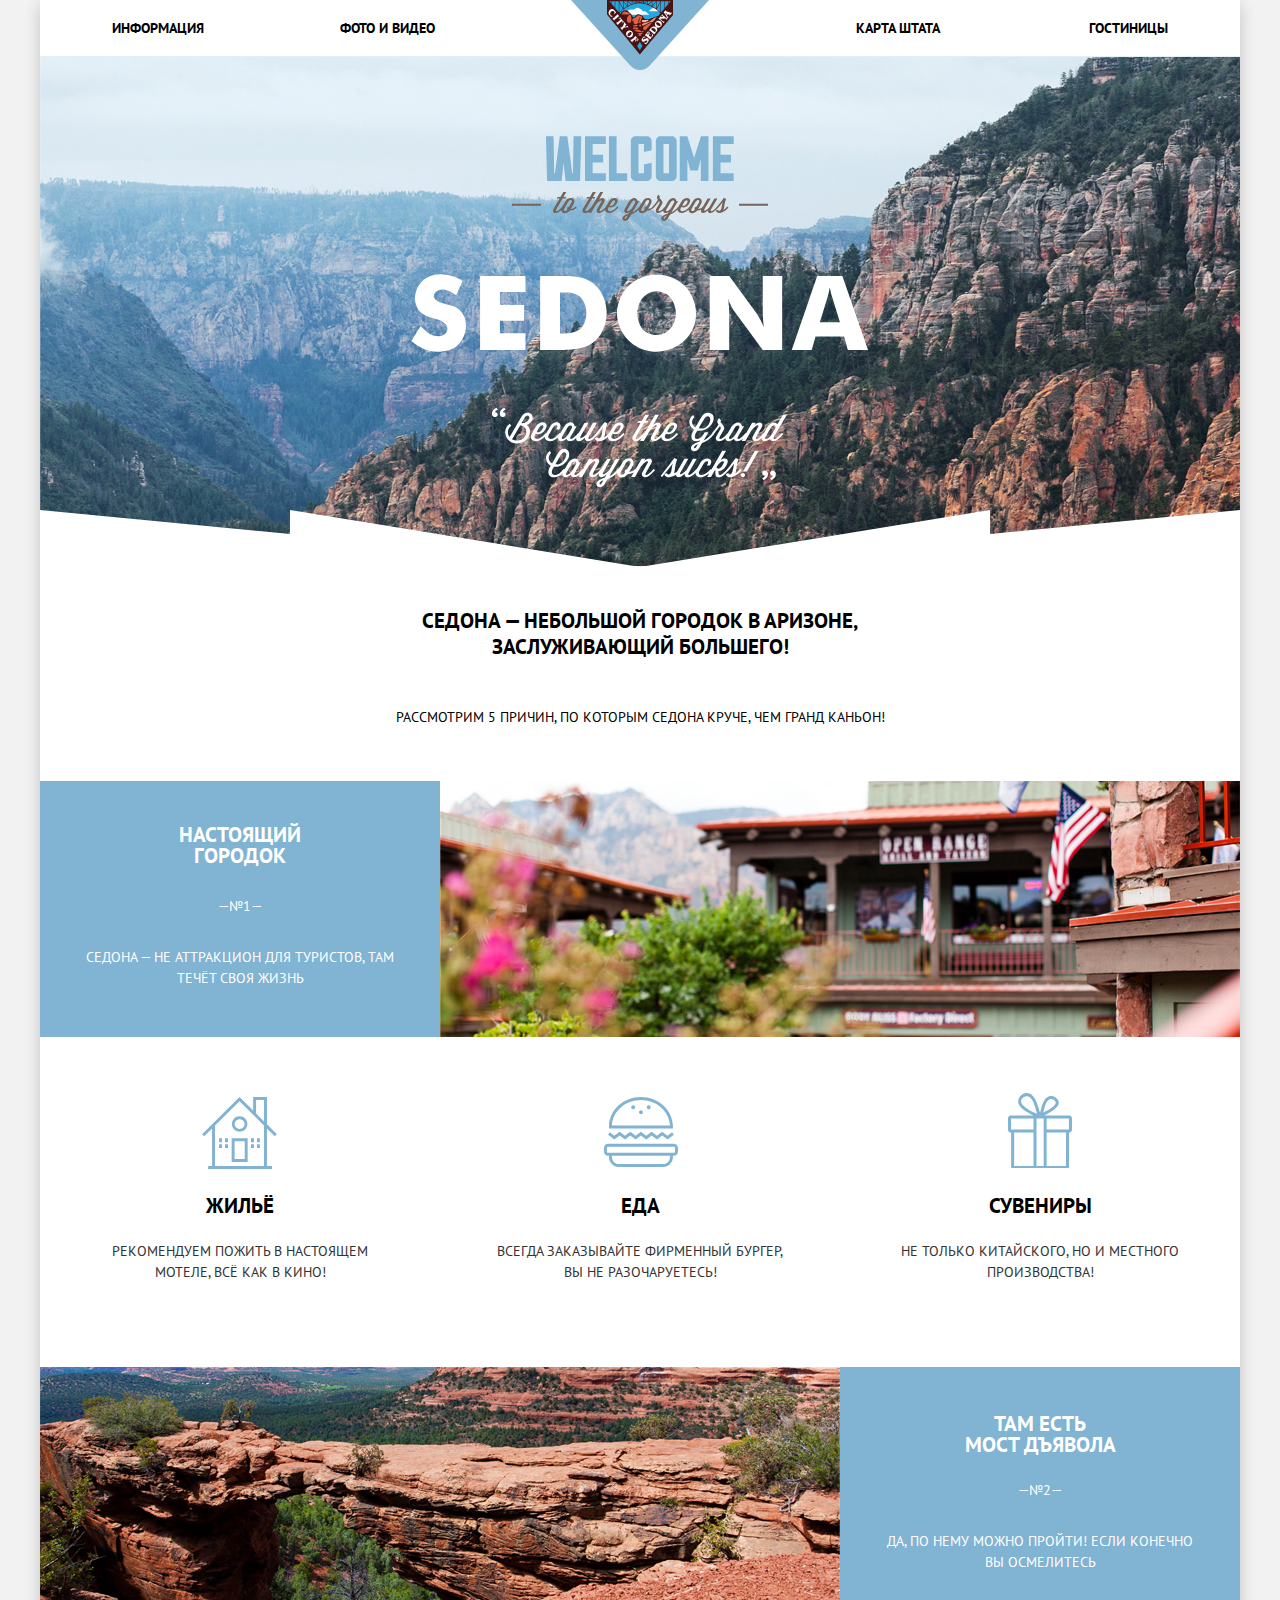
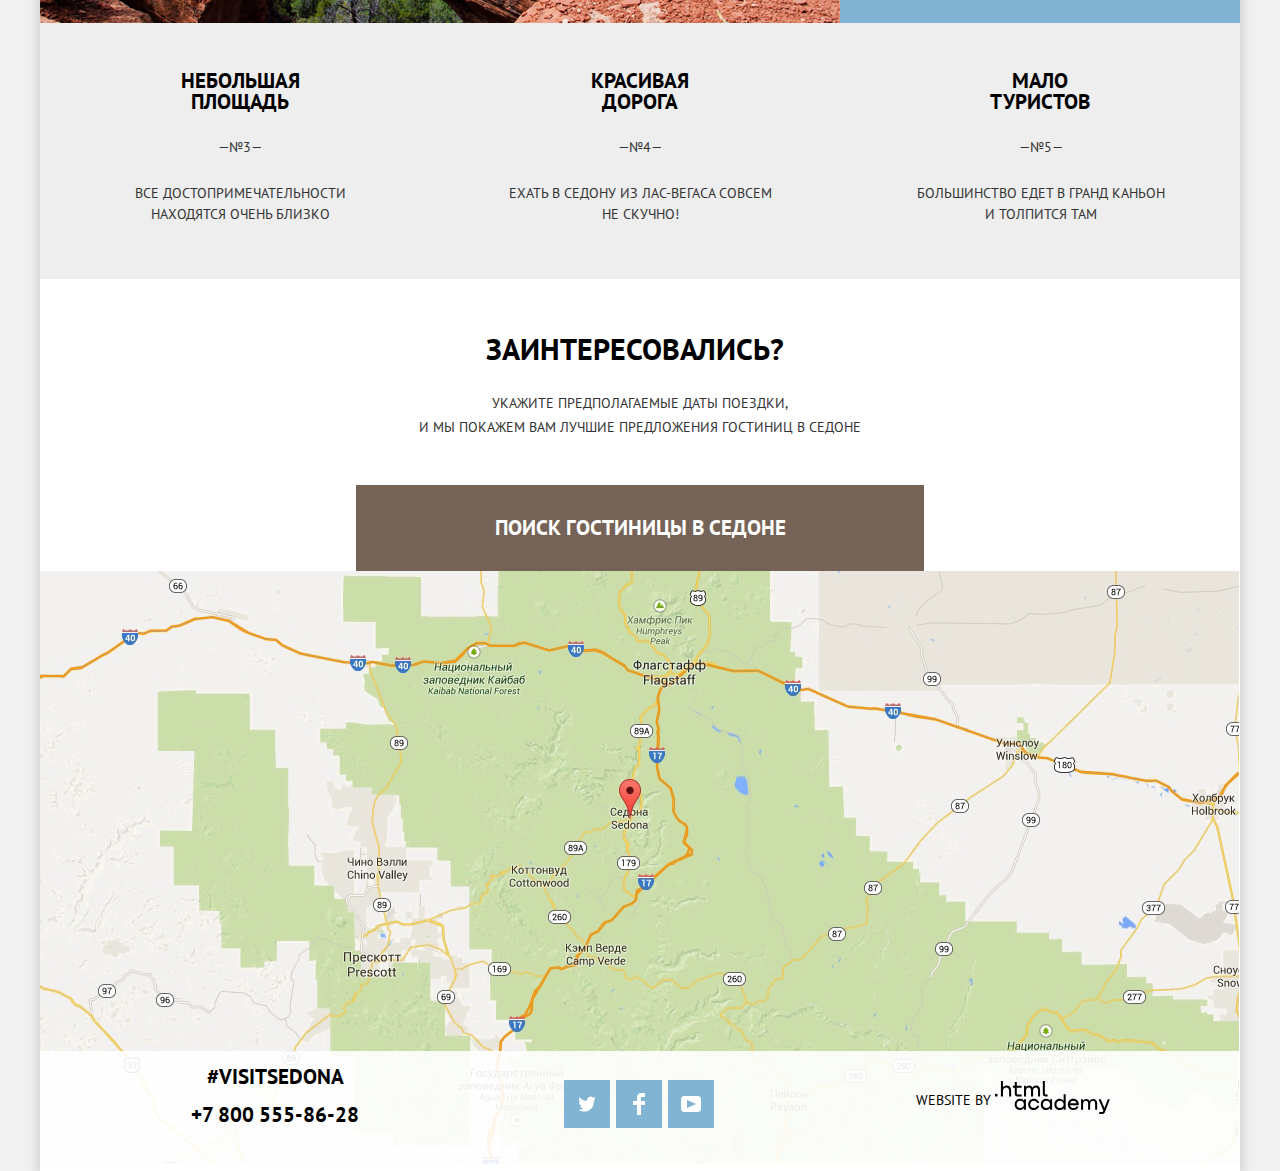
==== commit 4f243a28: "Последние правки" ====
--- a/index.html
+++ b/index.html
@@ -13,7 +13,7 @@
   <link rel="preconnect" href="https://fonts.gstatic.com">
   <link href="https://fonts.googleapis.com/css2?family=PT+Sans:wght@400;700&display=swap" rel="stylesheet">
   <link href="./css/normalize.css" rel="stylesheet">
-  <link href="./css/style.css" rel="stylesheet">
+  <link href="./css/style-minified.css" rel="stylesheet">
 </head>
 
 <body class="page__body">
@@ -47,7 +47,7 @@
             <div class="features__item-city">
               <h3>Настоящий городок</h3>
               <p>&mdash;№1&mdash;</p>
-              <p>Седона — не аттракцион для туристов, там течёт своя жизнь</p>
+              <p class="features__descr">Седона — не аттракцион для туристов, там течёт своя жизнь</p>
             </div>
           </li>
 
@@ -188,8 +188,7 @@
 
       <section class="footer__copyright">
         <h2 class="visually-hidden">Сайт сделан</h2>
-        <p>
-          Website by
+        <p>Website by
           <a class="button__copyright" href="https://htmlacademy.ru">
             <svg width="115" height="34" viewBox="0 0 115 34" fill="none" xmlns="http://www.w3.org/2000/svg">
               <g clip-path="url(#clip0)">
@@ -241,7 +240,7 @@
     </footer>
   </div>
 
-  <script src="./js/booking-form.js"></script>
+  <script src="./js/booking-form-min.js"></script>
 
 </body>
 
--- a/css/style-minified.css
+++ b/css/style-minified.css
@@ -0,0 +1 @@
+:root{--basic-black:#000000;--basic-shadow:rgba(0, 1, 1, 0.2);--basic-dark:#333333;--basic-white:#ffffff;--basic-background:#f2f2f2;--basic-grey:#888888;--grey-rating:#666666;--grey-background:#eeeeee;--grey-blocked:#6a6a6a;--grey-hover:#ebebeb;--grey-active:#bdbbbc;--basic-blue:#81b3d2;--blue-active:#5496bd;--blue-hover:#669ec0;--blue-welcome:#e2f0f8;--basic-brown:#766357;--brown-active:#503e33;--brown-hover:#604e43;--opacity-color:rgba(255, 255, 255, 0.3);--opacity-footer:rgba(255, 255, 255, 0.9);--toggle-color:#ababab;--toggle-shadow:rgba(171, 171, 171, 0.3);--pop-up-shaddow:rgba(0, 1, 1, 0.15);--border-grey:#e5e5e5;--pop-up-grey:#a9a9a9}.page__body{margin:0;padding:0;font-family:"PT Sans",Arial,sans-serif;font-size:14px;line-height:21px;font-weight:400;color:var(--basic-black);text-transform:uppercase;background-color:var(--basic-background)}.visually-hidden{position:absolute;width:1px;height:1px;margin:-1px;border:0;padding:0;white-space:nowrap;clip-path:inset(100%);clip:rect(0 0 0 0);overflow:hidden}a{text-decoration:none;color:inherit}img{max-width:100%;height:auto}.main__container{width:1200px;margin:0 auto;background-color:var(--basic-white);box-shadow:0 5px 15px var(--basic-shadow)}.inner__container{width:1200px;margin:0 auto;background-color:var(--basic-white)}.page{height:100%}.main__container{min-height:100%;display:grid;grid-template-rows:min-content 1fr min-content;align-items:start}.main__navigation{display:flex;flex:wrap;min-height:56px;line-height:26px;font-weight:700;background-color:transparent;position:relative}.main__header-logo{position:absolute;width:138px;left:531px}.site__navigation{display:flex;flex-wrap:wrap;min-height:inherit;margin:0;padding:0;align-items:center;list-style:none}.site__navigation-item{width:300px}.site__navigation li:nth-child(1),.site__navigation li:nth-child(2){text-align:left}.site__navigation li:nth-child(3),.site__navigation li:nth-child(4){text-align:right}.site__navigation-item:first-child a{margin-left:72px}.site__navigation-item:last-child a{margin-right:72px}.site__navigation a{display:inline-block;vertical-align:top;color:var(--basic-black)}.site__navigation a:hover{color:var(--basic-blue)}.site__navigation a:focus{color:var(--basic-black);opacity:.3}.site__navigation a:active{color:var(--basic-brown)}.site__navigation a.current{color:var(--basic-brown)}.description{min-height:725px;display:flex;flex-direction:column;justify-content:space-between}.welcome{height:511px;background-image:url(../img/images/welcome_sedona.svg),url(../img/images/polygon.svg),url(../img/images/sedona.jpg);background-color:var(--blue-welcome);background-repeat:no-repeat;background-position:center,bottom,center;margin-bottom:10px}.description h1{font-size:21px;font-weight:700;line-height:26px;text-align:center;margin-left:365px;margin-right:365px}.description p{line-height:26px;text-align:center;margin-bottom:51px}.features{min-height:1098px;margin-bottom:58px}.features h3{font-weight:700;font-size:21px;text-align:center}.features p{text-align:center}.features__list{display:grid;grid-template-columns:1fr 1fr 1fr;list-style:none;margin:0;padding:0}.features__item-first{grid-column:1/-1;display:flex;min-height:256px;background-color:var(--basic-blue);color:var(--basic-white)}.features__item-bridge,.features__item-city{display:flex;flex-direction:column;width:400px;justify-content:center;position:relative}.bridge{justify-self:flex-end}.features__item-city:after{content:"";background:url(../img/images/reason_1.jpg) no-repeat;background-color:var(--basic-blue);width:800px;height:256px;position:absolute;left:400px}.features__item-bridge::before{content:"";background:url(../img/images/reason_2.jpg) no-repeat;background-color:var(--basic-blue);width:800px;height:256px;position:absolute;right:400px}.features__item-city h3{margin:0 139px;margin-bottom:5px}.features__item-bridge p,.features__item-city p{margin-top:25px;margin-bottom:5px;padding:0 45px}.features__item-bridge h3{margin:0 120px}.features__item-first img{display:block}.features__item-second{background-color:var(--grey-background)}.features__item{grid-column:1/-1}.reasons__list{display:flex;min-height:330px;align-items:center;list-style:none;margin:0;padding:0}.reasons__item{display:flex;flex-direction:column;width:400px;text-align:center;position:relative}.life::before{content:"";position:absolute;background:url(../img/icons/house.svg) no-repeat;width:75px;height:72px;top:-10px;left:162px}.food::before{content:"";position:absolute;background:url(../img/icons/food.svg) no-repeat;width:75px;height:70px;top:-10px;left:163px}.gift::before{content:"";position:absolute;background:url(../img/icons/gift.svg) no-repeat;width:64px;height:76px;top:-15px;left:168px}.reasons__item h3{margin-top:88px;margin-bottom:11px}.reasons__item p{width:300px;margin-right:auto;margin-left:auto}.features__item-second{width:400px;min-height:256px}.features__item-second h3{width:150px;margin-top:47px;margin-left:125px}.features__item-second p{width:270px;margin-top:25px;margin-left:65px}.features__item-second:last-child p{width:250px;margin-left:76px}.features__item-second p,.reasons__item p{color:var(--basic-dark)}.booking{min-height:233px;display:flex;flex-direction:column;align-items:center;position:relative}.booking h3{font-weight:700;font-size:30px;line-height:24px;text-align:center;padding-right:10px;margin:0}.booking p{width:500px;margin-top:30px;line-height:24px;text-align:center;color:var(--basic-dark)}.booking a{font-weight:700}.button{width:568px;margin-top:32px;padding:30px 0;font:inherit;font-size:21px;line-height:26px;text-align:center;color:var(--basic-white);vertical-align:middle;text-transform:uppercase;background-color:var(--basic-brown);border:none}.button:hover{background-color:var(--brown-hover)}.button:active{background-color:var(--brown-active);color:var(--opacity-color)}.booking__form{position:absolute;top:100%;left:calc(50% - 568px / 2);display:flex;flex-direction:column;width:568px;min-height:395px;background:var(--basic-white);box-shadow:0 7px 15px var(--pop-up-shaddow);line-height:26px;font-weight:700}.booking__form.hidden{transform:translateY(-100%);visibility:hidden}.booking__form.error{animation:shake .6s}@keyframes shake{0%,100%{transform:translateX(0)}10%,30%,50%,70%,90%{transform:translateX(-10px)}20%,40%,60%,80%{transform:translateX(10px)}}.booking__list{list-style:none;margin:0;padding:0}.booking__item{display:flex;align-items:center;padding-left:55px;margin:0;margin-bottom:29px;position:relative}.people-wrapper{display:flex;align-items:center}.booking__item:first-child{margin-top:55px}.booking__item label{margin-right:24px;cursor:pointer}.booking__item:nth-child(2) label{margin-right:21px}.booking__item .adults{margin-right:41px}.booking__item .kids{margin-left:53px;margin-right:27px}.booking__item-input{text-transform:uppercase;font-weight:700;line-height:26px;font-size:14px;color:var(--basic-black);background:0 0;background-color:var(--basic-background);border:none;padding-left:13px;style:none}.booking__item .big{width:333px;height:38px}.calendar-button{width:21px;height:22px;outline:0;border:none;background:url(../img/icons/calendar.svg) no-repeat center center;position:absolute;right:64px;bottom:8px;cursor:pointer}.quantity-btn{font:inherit;color:var(--pop-up-grey);background-color:var(--basic-background);border:none;text-transform:uppercase;text-align:center;position:relative;cursor:pointer}.booking__item-input.small,.quantity-btn{width:38px;height:38px;margin:0;padding:0;text-align:center}.plus::before{content:"";background:#a9a9a9;height:11px;width:3px;position:absolute;left:17px;top:13px}.plus::after{content:"";height:3px;width:11px;background:var(--pop-up-grey);position:absolute;left:13px;top:17px}.minus::after{content:"";height:3px;width:11px;background:var(--pop-up-grey);position:absolute;left:13px;top:17px}.booking__btn{width:458px;height:58px;background-color:var(--basic-blue);font-size:21px;font-weight:700;color:var(--basic-white);text-transform:uppercase;text-align:center;margin-top:26px;margin-right:auto;margin-left:auto;border:none;cursor:pointer}.booking__form input:hover{background:var(--grey-hover)}.booking__form input:focus{outline:2px solid var(--border-grey);background-color:var(--basic-white)}.calendar-button:focus,.calendar-button:hover{background:url(../img/icons/calendar-hover.svg) no-repeat center center}.calendar-button:active{background:url(../img/icons/calendar-active.svg) no-repeat center center}.minus:hover::after{background:var(--basic-black)}.minus:active::after{background:var(--basic-blue)}.plus:hover::after,.plus:hover::before{background:var(--basic-black)}.plus:active::after,.plus:active::before{background:var(--basic-blue)}.booking__btn:hover{background-color:var(--blue-hover)}.booking__btn:active,.booking__btn:focus{background-color:var(--blue-active);color:var(--opacity-color)}.map{background:url(../img/images/map.jpg) no-repeat;height:600px}.main__footer{min-height:120px;display:grid;grid-template-columns:1fr 1fr 1fr;align-items:center}.main__footer.index{position:relative;z-index:20;background-color:var(--opacity-footer);margin-top:-120px}.footer__contacts{display:flex;flex-direction:column;flex-wrap:wrap;align-items:center;font-weight:700;font-size:21px;line-height:26px}.footer__hashtag{margin-left:70px;margin-bottom:12px}.footer__phone{margin-left:70px;margin-bottom:30px}.footer__contacts a:focus,.footer__contacts a:hover{text-decoration:none}.social__list{display:flex;flex-wrap:wrap;justify-content:center;list-style:none;padding:0;margin:0;margin-left:4px}.social__item{position:relative;width:46px;height:48px;background-color:var(--basic-blue);margin-right:6px;margin-bottom:15px}.social__item::before{content:"";position:absolute;top:50%;left:50%;transform:translate(-50%,-50%);width:17px;height:17px;background:url(../img/icons/twitter.svg) center no-repeat}.social__item-fb::before{content:"";position:absolute;top:50%;left:50%;transform:translate(-50%,-50%);width:12px;height:22px;background:url(../img/icons/facebook.svg) center no-repeat}.social__item-yt::before{content:"";position:absolute;top:50%;left:50%;transform:translate(-50%,-50%);width:20px;height:16px;background:url(../img/icons/youtube.svg) center no-repeat}.social__item:hover{background-color:var(--blue-hover);cursor:pointer}.social__item:active{background-color:var(--blue-active)}.social__item:active::before{opacity:.3}.footer__copyright{width:400px;display:flex;align-items:center;justify-content:center;margin-bottom:20px}.button__copyright{vertical-align:middle;margin-right:55px}.button__copyright:hover path{fill:var(--basic-blue)}.button__copyright:focus path{fill:var(--grey-active)}.filter{min-height:217px;background:url(../img/images/background_filter.jpg) center center/cover no-repeat}.filter__form{display:grid;align-items:center}.filter__price{grid-column:4/5}.filter__list .filter__option{list-style:none;margin:0;padding:0;margin-top:25px}.filter fieldset{border:none}.filter__title{font-weight:700;font-size:16px;color:var(--basic-white);padding-top:25px}.filter__option{color:var(--basic-white)}.filter__infra{margin-left:72px;padding:0;position:relative}.filter__housing{padding:0}.filter__option label{position:relative;display:block;cursor:pointer;user-select:none}.filter__input-checkbox+label::before{content:"";position:absolute;margin-left:-40px;transform:translateY(-2px);width:23px;height:23px;background-image:url(../img/icons/checkbox-off.svg)}.filter__input-checkbox:checked+label::before{width:27px;background-image:url(../img/icons/checkbox-on.svg)}.filter__input-checkbox:disabled+label::before{background-image:url(../img/icons/checkbox-on-disabled.svg)}.filter__input-checkbox:checked:disabled+label::before{width:27px;background-image:url(../img/icons/checkbox-off-disabled.svg)}.filter__price{width:317px;padding:0;border:none;margin-right:72px;margin-left:auto}.filter__title-2{font-weight:700;font-size:16px;color:var(--basic-white);margin-bottom:10px;padding-top:21px}.range__prices{position:relative;height:32px;width:314px;margin-bottom:18px;font-size:0;border:2px solid var(--basic-white);border-radius:2px}.range__prices::after{content:"";position:absolute;top:15%;left:50%;width:2px;height:22px;background:var(--basic-white)}.range__prices label{display:inline-block;vertical-align:top;margin-top:6px;color:var(--basic-white);font-size:14px;cursor:pointer}.range__prices input{width:50px;margin:0;color:inherit;font:inherit;background:0 0;border:none;line-height:1}input::-webkit-inner-spin-button,input::-webkit-outer-spin-button{-webkit-appearance:none;margin:0}input[type=number]{-moz-appearance:textfield}.range__prices .min-price{width:90px;padding-left:65px}.range__prices .max-price{width:90px;padding-left:57px}.range__controls{position:relative;margin-bottom:32px}.range__controls .scale{height:2px;background:var(--opacity-color);margin-top:20px}.range__controls .bar{width:79%;height:2px;background:var(--basic-white)}.range__controls .toggle{position:absolute;top:-10px;left:0;width:4px;height:4px;padding:0;border:8px solid var(--basic-white);background-color:var(--toggle-color);border-radius:50%;box-shadow:0 2px 1px 0 var(--toggle-shadow);cursor:pointer}.range__controls .toggle-max{left:252px}.filter__button{display:block;margin:0 auto;padding:6px 34px;border:2px solid var(--basic-white);font:inherit;text-align:center;color:var(--basic-white);vertical-align:middle;text-transform:uppercase;background:0 0;border-radius:2px;cursor:pointer}.filter__button:hover{background-color:var(--basic-white);color:var(--basic--black)}.sorting{min-height:86px;display:flex;align-items:center}.sorting__results{font-weight:700;font-size:21px;line-height:26px;margin-left:73px}.sorting__text{font-size:12px;line-height:18px;margin-left:46px}.sorting__list{list-style:none;display:flex}.sorting__link{margin-right:33px;color:var(--basic-black);opacity:.3;font-size:12px;line-height:18px;border-bottom:dotted}.sorting__link:hover{color:var(--basic-blue);opacity:1}.sorting__link:focus{color:var(--basic-blue);opacity:1;border-bottom:none}.sorting__link:active{color:var(--basic-black);opacity:1;border-bottom:none}.sorting__arrows{margin-left:auto;margin-right:73px}.arrow_up{margin-right:8px}.arrow_down.active path{fill:var(--basic-blue)}.arrow_down:hover path,.arrow_up:hover path{fill:var(--basic-black)}.arrow_down:active path,.arrow_up:active path{fill:var(--basic-blue)}.hotels{min-height:454px}.hotels__list{list-style:none;margin:0;padding:0}.hotels__item{min-height:150px;display:grid;grid-template-columns:208px repeat(7,1fr);gap:29px;border-bottom:1px solid var(--border-grey)}.hotels__item:first-child{border-top:1px solid var(--border-grey)}.hotels__item .hotels__img{width:135px;height:90px;margin-top:30px;margin-right:30px;margin-left:73px}.hotels__descr{grid-column:2/6;display:flex;flex-direction:column}.hotels__title a{display:inline-block;margin-top:10px;font-weight:700;font-size:21px;line-height:26px;color:var(--basic-black)}.hotels__title a:hover{color:var(--basic-blue)}.hotels__title a:active,.hotels__title a:focus{color:var(--basic-black);opacity:.3}.hotels__descr p{margin-top:-10px;display:flex;justify-content:space-between;width:181px}.hotels__price,.hotels__type{color:var(--basic-dark)}.hotel__button{color:var(--basic-white);background-color:var(--basic-blue);font-size:14px;font-weight:700;line-height:21px;padding:3px 16px 3px 17px}.hotel__button:hover{background-color:var(--blue-hover)}.hotel__button:active{background-color:var(--blue-active);color:var(--opacity-color)}.button__book{font-weight:700;font-size:14px;line-height:21px;padding:3px 16px 3px 17px;margin-left:6px;vertical-align:baseline}.hotels__rating{grid-column:-1;margin-right:73px;margin-left:auto;display:flex;flex-direction:column;justify-content:space-around;align-items:flex-end}.hotels__score{background-color:var(--basic-background);text-align:center;color:var(--grey-rating);padding:3px 12px 3px 15px;margin-bottom:18px}